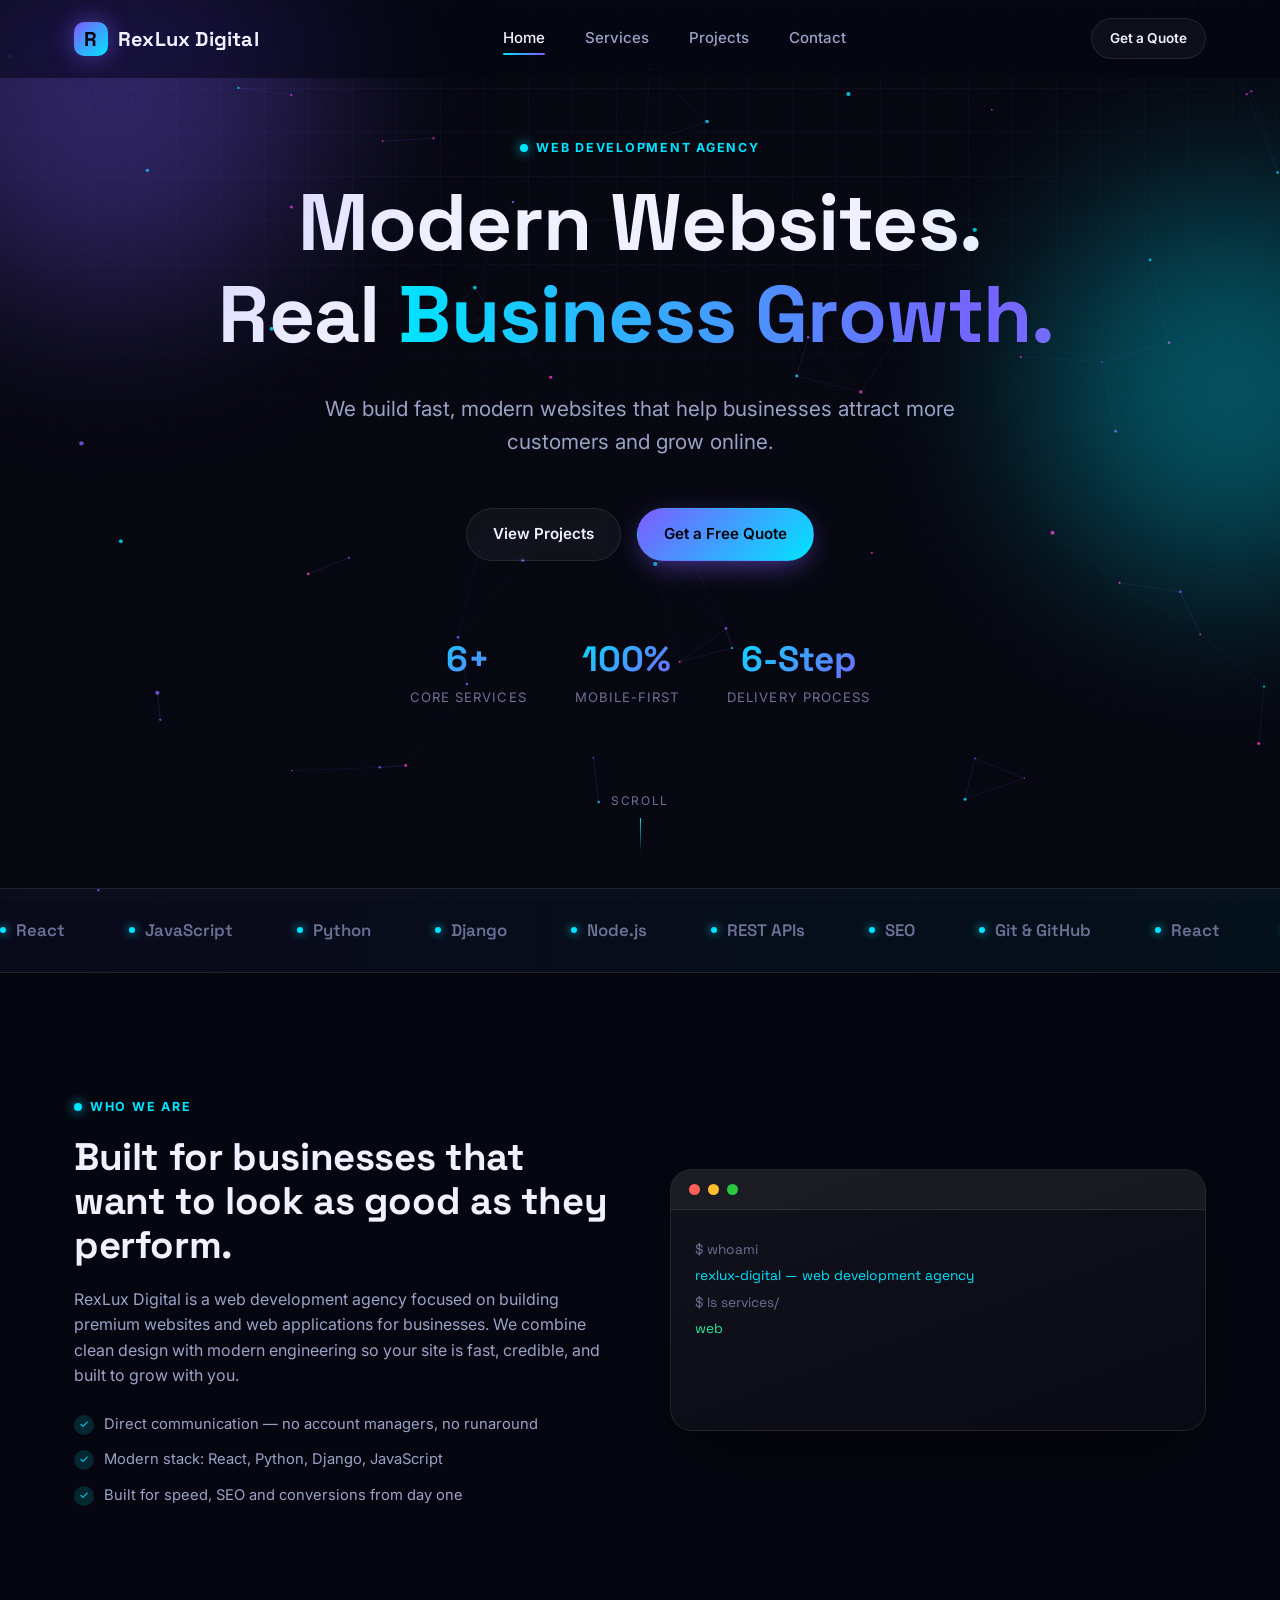
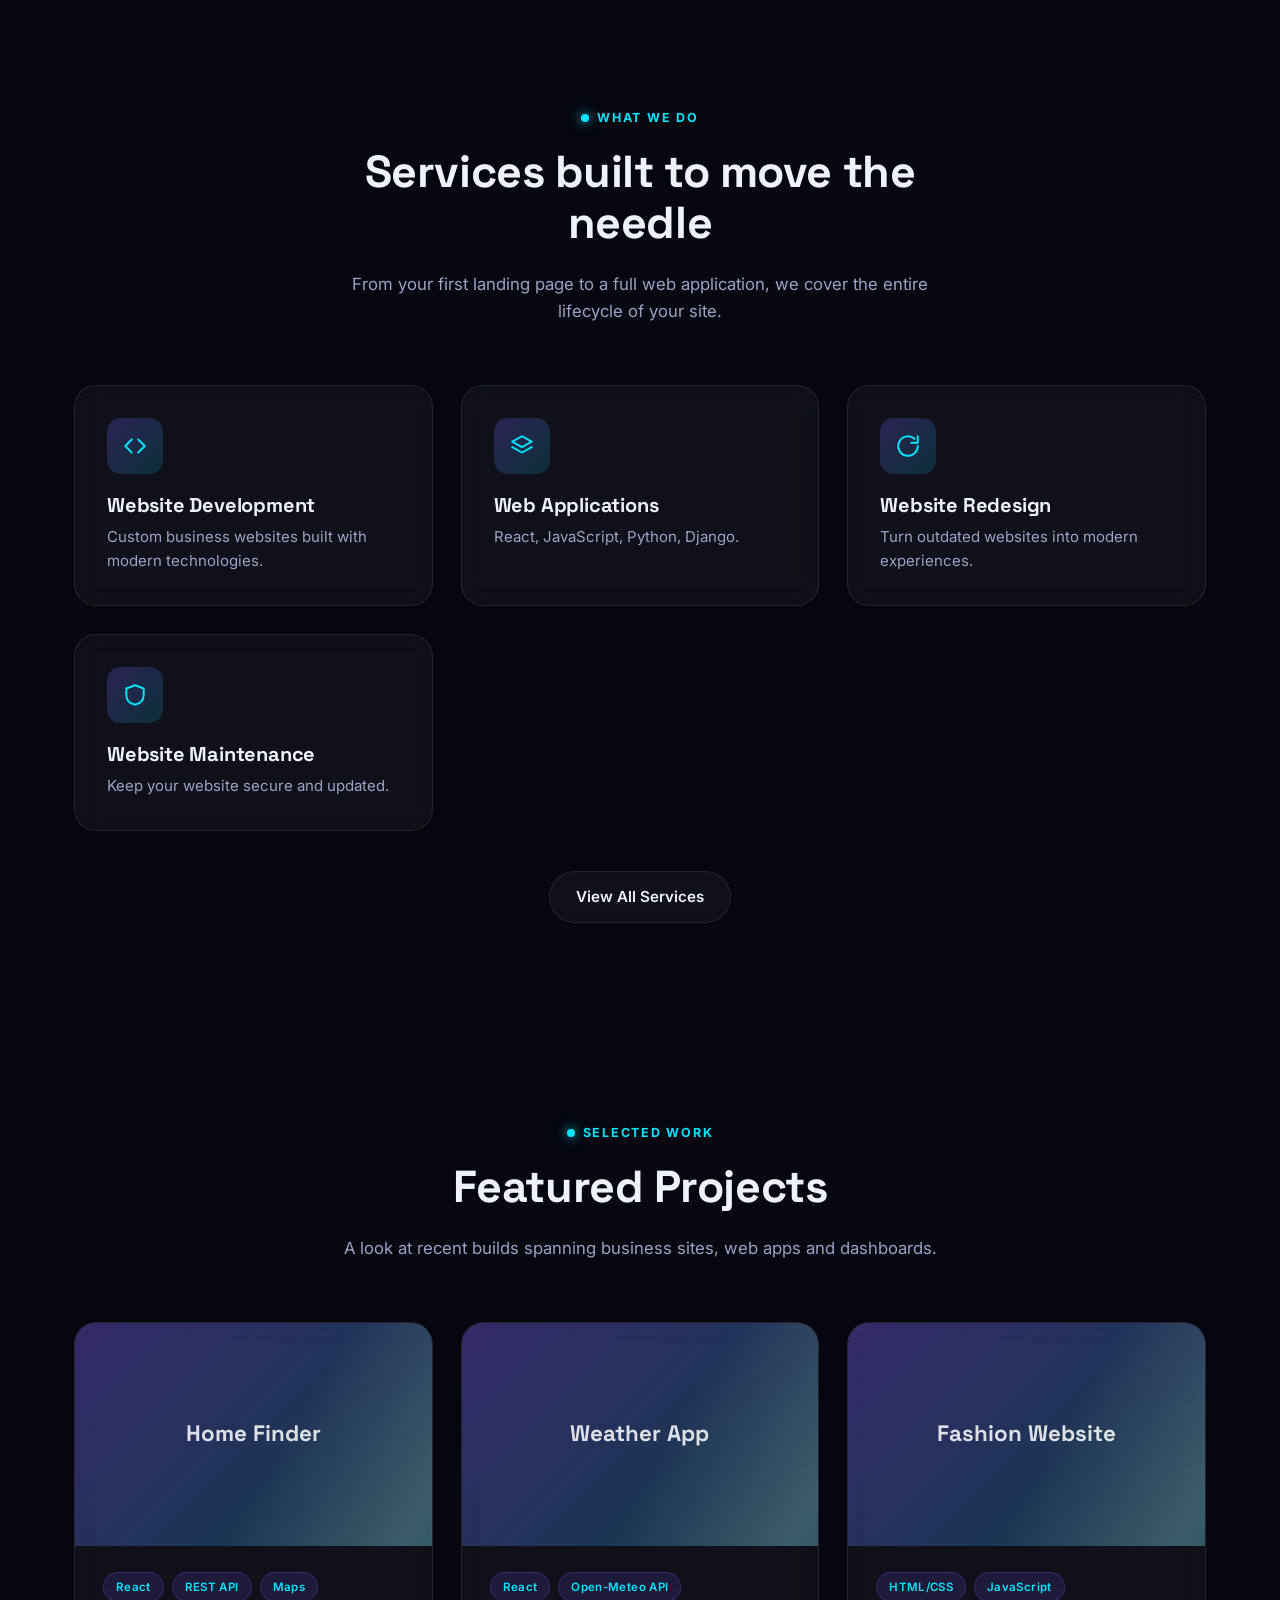
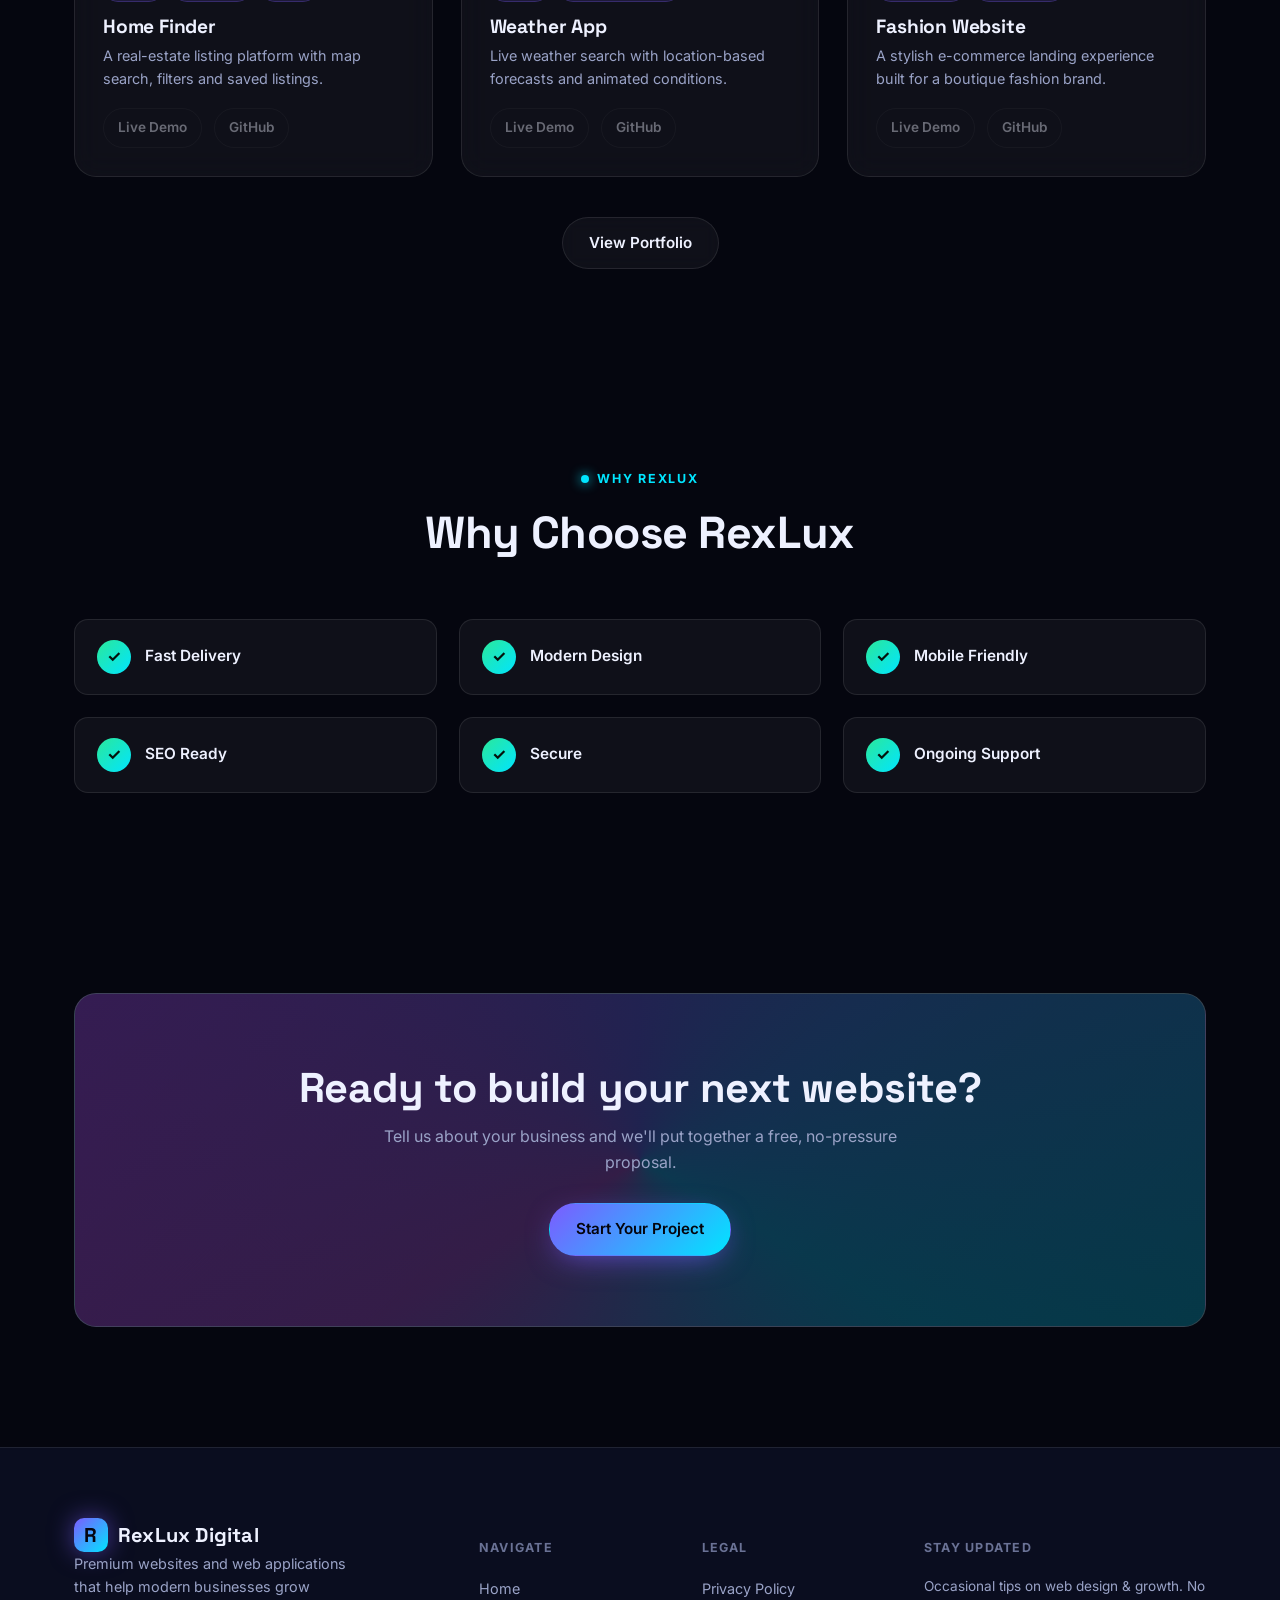
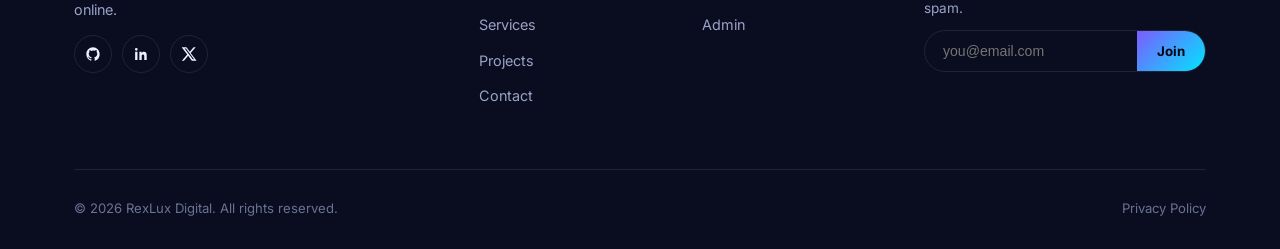
==== index.html @ d1110737 "Build RexLux Digital agency/portfolio website Static, animated, GitHub Pages-ready site with Home, S" ====
<!DOCTYPE html>
<html lang="en">
<head>
<meta charset="UTF-8">
<meta name="viewport" content="width=device-width, initial-scale=1.0">
<title>RexLux Digital — Modern Websites. Real Business Growth.</title>
<meta name="description" content="RexLux Digital builds fast, modern websites and web applications that help businesses attract more customers and grow online.">
<link rel="icon" href="data:image/svg+xml,<svg xmlns=%22http://www.w3.org/2000/svg%22 viewBox=%220 0 100 100%22><rect width=%22100%22 height=%22100%22 rx=%2224%22 fill=%22%237c5cff%22/><text x=%2250%25%22 y=%2262%25%22 font-size=%2258%22 fill=%22white%22 text-anchor=%22middle%22 font-family=%22sans-serif%22 font-weight=%22bold%22>R</text></svg>">
<link rel="preconnect" href="https://fonts.googleapis.com">
<link rel="preconnect" href="https://fonts.gstatic.com" crossorigin>
<link href="https://fonts.googleapis.com/css2?family=Inter:wght@400;500;600;700&family=Space+Grotesk:wght@500;600;700&display=swap" rel="stylesheet">
<link rel="stylesheet" href="assets/css/style.css">
</head>
<body data-page="home">

<a href="#main" class="skip-link">Skip to content</a>
<canvas id="bg-canvas"></canvas>
<div class="grid-overlay"></div>
<div class="noise-overlay"></div>

<header class="navbar">
  <div class="nav-inner">
    <a href="index.html" class="logo"><span class="logo-mark">R</span>RexLux Digital</a>
    <nav class="nav-links" id="nav-links">
      <a href="index.html" data-page="home">Home</a>
      <a href="services.html" data-page="services">Services</a>
      <a href="projects.html" data-page="projects">Projects</a>
      <a href="contact.html" data-page="contact">Contact</a>
    </nav>
    <div class="nav-cta">
      <a href="contact.html" class="btn btn-ghost btn-sm">Get a Quote</a>
      <button class="nav-toggle" id="nav-toggle" aria-label="Toggle menu"><span></span><span></span><span></span></button>
    </div>
  </div>
</header>

<main id="main">

  <!-- Hero -->
  <section class="hero">
    <div class="orb orb-1"></div>
    <div class="orb orb-2"></div>
    <div class="hero-inner">
      <div class="eyebrow text-center" style="justify-content:center;display:flex;">Web Development Agency</div>
      <h1>Modern Websites.<br>Real <span class="gradient-text" data-typed='["Business Growth.","More Customers.","Online Presence."]'></span><span class="typed-cursor"></span></h1>
      <p class="lede">We build fast, modern websites that help businesses attract more customers and grow online.</p>
      <div class="hero-cta">
        <a href="projects.html" class="btn btn-ghost">View Projects</a>
        <a href="contact.html" class="btn btn-primary">Get a Free Quote</a>
      </div>
      <div class="hero-stats">
        <div class="hero-stat"><div class="num" data-count="6" data-suffix="+">0</div><div class="label">Core Services</div></div>
        <div class="hero-stat"><div class="num" data-count="100" data-suffix="%">0</div><div class="label">Mobile-First</div></div>
        <div class="hero-stat"><div class="num" data-count="6" data-suffix="-Step">0</div><div class="label">Delivery Process</div></div>
      </div>
    </div>
    <div class="scroll-cue"><span>Scroll</span><span class="line"></span></div>
  </section>

  <!-- Tech marquee -->
  <div class="marquee">
    <div class="marquee-track">
      <div class="marquee-item"><span class="dot"></span>React</div>
      <div class="marquee-item"><span class="dot"></span>JavaScript</div>
      <div class="marquee-item"><span class="dot"></span>Python</div>
      <div class="marquee-item"><span class="dot"></span>Django</div>
      <div class="marquee-item"><span class="dot"></span>Node.js</div>
      <div class="marquee-item"><span class="dot"></span>REST APIs</div>
      <div class="marquee-item"><span class="dot"></span>SEO</div>
      <div class="marquee-item"><span class="dot"></span>Git &amp; GitHub</div>
      <div class="marquee-item"><span class="dot"></span>React</div>
      <div class="marquee-item"><span class="dot"></span>JavaScript</div>
      <div class="marquee-item"><span class="dot"></span>Python</div>
      <div class="marquee-item"><span class="dot"></span>Django</div>
      <div class="marquee-item"><span class="dot"></span>Node.js</div>
      <div class="marquee-item"><span class="dot"></span>REST APIs</div>
      <div class="marquee-item"><span class="dot"></span>SEO</div>
      <div class="marquee-item"><span class="dot"></span>Git &amp; GitHub</div>
    </div>
  </div>

  <!-- Who We Are -->
  <section>
    <div class="container about-grid">
      <div class="about-copy" data-reveal="left">
        <div class="eyebrow">Who We Are</div>
        <h2>Built for businesses that want to look as good as they perform.</h2>
        <p>RexLux Digital is a web development agency focused on building premium websites and web applications for businesses. We combine clean design with modern engineering so your site is fast, credible, and built to grow with you.</p>
        <ul class="about-checks">
          <li><span class="dot2">✓</span> Direct communication — no account managers, no runaround</li>
          <li><span class="dot2">✓</span> Modern stack: React, Python, Django, JavaScript</li>
          <li><span class="dot2">✓</span> Built for speed, SEO and conversions from day one</li>
        </ul>
      </div>
      <div data-reveal="right">
        <div class="terminal">
          <div class="terminal-bar"><span></span><span></span><span></span></div>
          <div class="terminal-body" id="terminal-body"></div>
        </div>
      </div>
    </div>
  </section>

  <!-- Services Preview -->
  <section class="section-tight">
    <div class="container">
      <div class="section-head" data-reveal>
        <div class="eyebrow" style="justify-content:center;display:flex;">What We Do</div>
        <h2>Services built to move the needle</h2>
        <p>From your first landing page to a full web application, we cover the entire lifecycle of your site.</p>
      </div>
      <div class="grid-3 stagger" id="home-services-grid"></div>
      <div class="text-center mt-40" data-reveal>
        <a href="services.html" class="btn btn-ghost">View All Services</a>
      </div>
    </div>
  </section>

  <!-- Featured Projects -->
  <section>
    <div class="container">
      <div class="section-head" data-reveal>
        <div class="eyebrow" style="justify-content:center;display:flex;">Selected Work</div>
        <h2>Featured Projects</h2>
        <p>A look at recent builds spanning business sites, web apps and dashboards.</p>
      </div>
      <div class="project-grid-wrap stagger" id="featured-projects-grid"></div>
      <div class="text-center mt-40" data-reveal>
        <a href="projects.html" class="btn btn-ghost">View Portfolio</a>
      </div>
    </div>
  </section>

  <!-- Why Choose Us -->
  <section class="section-tight">
    <div class="container">
      <div class="section-head" data-reveal>
        <div class="eyebrow" style="justify-content:center;display:flex;">Why RexLux</div>
        <h2>Why Choose RexLux</h2>
      </div>
      <div class="feature-grid stagger">
        <div class="feature" data-reveal><span class="check">✓</span><span class="label">Fast Delivery</span></div>
        <div class="feature" data-reveal><span class="check">✓</span><span class="label">Modern Design</span></div>
        <div class="feature" data-reveal><span class="check">✓</span><span class="label">Mobile Friendly</span></div>
        <div class="feature" data-reveal><span class="check">✓</span><span class="label">SEO Ready</span></div>
        <div class="feature" data-reveal><span class="check">✓</span><span class="label">Secure</span></div>
        <div class="feature" data-reveal><span class="check">✓</span><span class="label">Ongoing Support</span></div>
      </div>
    </div>
  </section>

  <!-- CTA -->
  <section>
    <div class="container">
      <div class="cta-band" data-reveal="scale">
        <h2>Ready to build your next website?</h2>
        <p>Tell us about your business and we'll put together a free, no-pressure proposal.</p>
        <a href="contact.html" class="btn btn-primary">Start Your Project</a>
      </div>
    </div>
  </section>

</main>

<footer>
  <div class="container">
    <div class="footer-grid">
      <div class="footer-brand">
        <a href="index.html" class="logo"><span class="logo-mark">R</span>RexLux Digital</a>
        <p>Premium websites and web applications that help modern businesses grow online.</p>
        <div class="social-row">
          <a href="#" aria-label="GitHub"><svg width="16" height="16" viewBox="0 0 24 24" fill="currentColor"><path d="M12 2C6.48 2 2 6.58 2 12.25c0 4.53 2.87 8.37 6.84 9.73.5.1.68-.22.68-.49 0-.24-.01-.87-.01-1.71-2.78.62-3.37-1.36-3.37-1.36-.45-1.18-1.11-1.49-1.11-1.49-.91-.64.07-.63.07-.63 1 .07 1.53 1.06 1.53 1.06.89 1.56 2.34 1.11 2.91.85.09-.66.35-1.11.63-1.37-2.22-.26-4.56-1.14-4.56-5.07 0-1.12.39-2.03 1.03-2.75-.1-.26-.45-1.31.1-2.73 0 0 .84-.28 2.75 1.05A9.24 9.24 0 0 1 12 6.84c.85 0 1.71.12 2.51.35 1.91-1.33 2.75-1.05 2.75-1.05.55 1.42.2 2.47.1 2.73.64.72 1.03 1.63 1.03 2.75 0 3.94-2.34 4.81-4.57 5.06.36.32.68.95.68 1.92 0 1.39-.01 2.51-.01 2.85 0 .27.18.6.69.49A10.25 10.25 0 0 0 22 12.25C22 6.58 17.52 2 12 2Z"/></svg></a>
          <a href="#" aria-label="LinkedIn"><svg width="16" height="16" viewBox="0 0 24 24" fill="currentColor"><path d="M6.94 5a2 2 0 1 1-4 0 2 2 0 0 1 4 0ZM3.2 8.75h3.5V21H3.2V8.75Zm6.36 0h3.36v1.68h.05c.47-.88 1.62-1.8 3.33-1.8 3.56 0 4.22 2.34 4.22 5.39V21H16.9v-5.4c0-1.28-.02-2.94-1.79-2.94-1.8 0-2.07 1.4-2.07 2.85V21H9.56V8.75Z"/></svg></a>
          <a href="#" aria-label="X / Twitter"><svg width="16" height="16" viewBox="0 0 24 24" fill="currentColor"><path d="M18.9 2H22l-7.5 8.57L23.3 22h-7.02l-5.5-7.19L4.4 22H1.3l8.03-9.17L1 2h7.2l4.97 6.6L18.9 2Zm-1.23 18h1.95L7.42 3.9H5.33L17.67 20Z"/></svg></a>
        </div>
      </div>
      <div class="footer-col">
        <h5>Navigate</h5>
        <ul>
          <li><a href="index.html">Home</a></li>
          <li><a href="services.html">Services</a></li>
          <li><a href="projects.html">Projects</a></li>
          <li><a href="contact.html">Contact</a></li>
        </ul>
      </div>
      <div class="footer-col">
        <h5>Legal</h5>
        <ul>
          <li><a href="privacy.html">Privacy Policy</a></li>
          <li><a href="admin/login.html">Admin</a></li>
        </ul>
      </div>
      <div class="footer-col">
        <h5>Stay Updated</h5>
        <p style="font-size:.85rem;color:var(--text-dim);margin-bottom:10px;">Occasional tips on web design &amp; growth. No spam.</p>
        <form class="newsletter">
          <input type="email" placeholder="you@email.com" required>
          <button type="submit">Join</button>
        </form>
      </div>
    </div>
    <div class="footer-bottom">
      <span>&copy; <span data-year></span> RexLux Digital. All rights reserved.</span>
      <a href="privacy.html">Privacy Policy</a>
    </div>
  </div>
</footer>

<script src="assets/js/particles.js"></script>
<script src="assets/js/data.js"></script>
<script src="assets/js/render.js"></script>
<script src="assets/js/main.js"></script>
<script>
  rxRenderServices('#home-services-grid', { limit: 4 });
  rxRenderProjects('#featured-projects-grid', { limit: 3 });
</script>
</body>
</html>
---- assets/css/style.css ----
/* =========================================================
   RexLux Digital — Core Design System
   Dark, glassy, "high tech" theme with heavy motion.
   ========================================================= */

:root{
  --bg:#05060f;
  --bg-alt:#0a0d1f;
  --surface:rgba(255,255,255,.045);
  --surface-strong:rgba(255,255,255,.08);
  --border:rgba(255,255,255,.09);
  --border-strong:rgba(255,255,255,.18);
  --text:#eef1ff;
  --text-dim:#9aa3c7;
  --text-dimmer:#6a7295;
  --primary:#7c5cff;
  --primary-2:#00e5ff;
  --accent:#ff35c7;
  --success:#2be89a;
  --warn:#ffb84d;
  --radius-lg:22px;
  --radius-md:14px;
  --radius-sm:8px;
  --maxw:1180px;
  --nav-h:78px;
  --ease:cubic-bezier(.16,.84,.44,1);
}

*,*::before,*::after{box-sizing:border-box;}
html{scroll-behavior:smooth;}
body{
  margin:0;
  background:var(--bg);
  color:var(--text);
  font-family:'Inter',system-ui,-apple-system,Segoe UI,Roboto,sans-serif;
  font-size:16px;
  line-height:1.6;
  overflow-x:hidden;
  -webkit-font-smoothing:antialiased;
}
h1,h2,h3,h4{
  font-family:'Space Grotesk','Inter',sans-serif;
  line-height:1.15;
  margin:0 0 .5em;
  letter-spacing:-.01em;
}
p{margin:0 0 1em;color:var(--text-dim);}
a{color:inherit;text-decoration:none;}
img{max-width:100%;display:block;}
ul{list-style:none;margin:0;padding:0;}
button{font-family:inherit;}

::selection{background:var(--primary);color:#fff;}

::-webkit-scrollbar{width:10px;}
::-webkit-scrollbar-track{background:var(--bg);}
::-webkit-scrollbar-thumb{background:linear-gradient(var(--primary),var(--primary-2));border-radius:10px;}

.container{
  max-width:var(--maxw);
  margin:0 auto;
  padding:0 24px;
}

.gradient-text{
  background:linear-gradient(90deg,var(--primary-2),var(--primary) 45%,var(--accent));
  background-size:200% auto;
  -webkit-background-clip:text;
  background-clip:text;
  color:transparent;
  animation:gradientShift 6s linear infinite;
}
@keyframes gradientShift{
  0%{background-position:0% 50%;}
  100%{background-position:200% 50%;}
}

/* =============== Animated backdrop layers =============== */
#bg-canvas{
  position:fixed;
  inset:0;
  z-index:0;
  pointer-events:none;
}
.grid-overlay{
  position:fixed;
  inset:0;
  z-index:0;
  background-image:
    linear-gradient(rgba(124,92,255,.06) 1px,transparent 1px),
    linear-gradient(90deg,rgba(124,92,255,.06) 1px,transparent 1px);
  background-size:44px 44px;
  mask-image:radial-gradient(ellipse 80% 60% at 50% 0%,#000 40%,transparent 100%);
  pointer-events:none;
}
.noise-overlay{
  position:fixed;
  inset:0;
  z-index:1;
  opacity:.03;
  pointer-events:none;
  background-image:url("data:image/svg+xml;utf8,<svg xmlns='http://www.w3.org/2000/svg' width='120' height='120'><filter id='n'><feTurbulence type='fractalNoise' baseFrequency='.9' numOctaves='2' stitchTiles='stitch'/></filter><rect width='100%25' height='100%25' filter='url(%23n)'/></svg>");
}
main, header, footer{position:relative;z-index:2;}

.orb{
  position:absolute;
  border-radius:50%;
  filter:blur(90px);
  opacity:.35;
  pointer-events:none;
  animation:float 14s var(--ease) infinite alternate;
}
.orb-1{width:420px;height:420px;background:var(--primary);top:-120px;left:-100px;}
.orb-2{width:380px;height:380px;background:var(--primary-2);top:200px;right:-140px;animation-delay:-4s;}
.orb-3{width:320px;height:320px;background:var(--accent);bottom:-100px;left:35%;animation-delay:-8s;}
@keyframes float{
  0%{transform:translate(0,0) scale(1);}
  100%{transform:translate(30px,-40px) scale(1.12);}
}

/* =============== Navbar =============== */
.navbar{
  position:fixed;
  top:0;left:0;right:0;
  height:var(--nav-h);
  z-index:100;
  display:flex;
  align-items:center;
  background:rgba(5,6,15,.55);
  backdrop-filter:blur(18px) saturate(140%);
  -webkit-backdrop-filter:blur(18px) saturate(140%);
  border-bottom:1px solid transparent;
  transition:border-color .4s var(--ease),background .4s var(--ease),height .3s var(--ease);
}
.navbar.scrolled{
  border-bottom-color:var(--border);
  background:rgba(5,6,15,.85);
  height:66px;
}
.nav-inner{
  width:100%;
  max-width:var(--maxw);
  margin:0 auto;
  padding:0 24px;
  display:flex;
  align-items:center;
  justify-content:space-between;
}
.logo{
  display:flex;
  align-items:center;
  gap:10px;
  font-family:'Space Grotesk',sans-serif;
  font-weight:700;
  font-size:1.25rem;
  letter-spacing:.01em;
}
.logo-mark{
  width:34px;height:34px;
  border-radius:10px;
  background:linear-gradient(135deg,var(--primary),var(--primary-2));
  display:flex;align-items:center;justify-content:center;
  font-weight:800;color:#050510;
  box-shadow:0 0 24px rgba(124,92,255,.55);
  animation:pulseGlow 3.5s ease-in-out infinite;
}
@keyframes pulseGlow{
  0%,100%{box-shadow:0 0 18px rgba(124,92,255,.45);}
  50%{box-shadow:0 0 32px rgba(0,229,255,.65);}
}
.nav-links{
  display:flex;
  align-items:center;
  gap:8px;
}
.nav-links a{
  position:relative;
  padding:10px 16px;
  font-size:.94rem;
  font-weight:500;
  color:var(--text-dim);
  border-radius:100px;
  transition:color .25s,background .25s;
}
.nav-links a:hover{color:var(--text);background:var(--surface);}
.nav-links a.active{color:var(--text);}
.nav-links a.active::after{
  content:'';
  position:absolute;
  left:16px;right:16px;bottom:6px;
  height:2px;
  background:linear-gradient(90deg,var(--primary-2),var(--primary));
  border-radius:2px;
}
.nav-cta{display:flex;align-items:center;gap:14px;}
.nav-toggle{
  display:none;
  width:42px;height:42px;
  border-radius:var(--radius-sm);
  border:1px solid var(--border);
  background:var(--surface);
  flex-direction:column;
  align-items:center;
  justify-content:center;
  gap:5px;
  cursor:pointer;
}
.nav-toggle span{width:20px;height:2px;background:var(--text);transition:transform .3s,opacity .3s;}
.nav-toggle.open span:nth-child(1){transform:translateY(7px) rotate(45deg);}
.nav-toggle.open span:nth-child(2){opacity:0;}
.nav-toggle.open span:nth-child(3){transform:translateY(-7px) rotate(-45deg);}

/* =============== Buttons =============== */
.btn{
  display:inline-flex;
  align-items:center;
  justify-content:center;
  gap:8px;
  padding:13px 26px;
  border-radius:100px;
  font-weight:600;
  font-size:.95rem;
  border:1px solid transparent;
  cursor:pointer;
  transition:transform .25s var(--ease),box-shadow .25s var(--ease),background .25s,border-color .25s;
  white-space:nowrap;
}
.btn:active{transform:scale(.96);}
.btn-primary{
  background:linear-gradient(135deg,var(--primary),var(--primary-2));
  color:#04040c;
  box-shadow:0 8px 30px -8px rgba(124,92,255,.7);
}
.btn-primary:hover{transform:translateY(-3px);box-shadow:0 14px 36px -8px rgba(0,229,255,.6);}
.btn-ghost{
  background:var(--surface);
  color:var(--text);
  border-color:var(--border);
  backdrop-filter:blur(8px);
}
.btn-ghost:hover{border-color:var(--border-strong);transform:translateY(-3px);background:var(--surface-strong);}
.btn-sm{padding:9px 18px;font-size:.85rem;}
.btn-block{width:100%;}

/* =============== Sections & reveal =============== */
section{padding:120px 0;position:relative;}
.section-tight{padding:80px 0;}
.eyebrow{
  display:inline-flex;
  align-items:center;
  gap:8px;
  font-size:.78rem;
  font-weight:700;
  letter-spacing:.14em;
  text-transform:uppercase;
  color:var(--primary-2);
  margin-bottom:18px;
}
.eyebrow::before{
  content:'';
  width:8px;height:8px;border-radius:50%;
  background:var(--primary-2);
  box-shadow:0 0 12px var(--primary-2);
  animation:blink 1.6s ease-in-out infinite;
}
@keyframes blink{0%,100%{opacity:1;}50%{opacity:.35;}}

.section-head{max-width:640px;margin:0 auto 60px;text-align:center;}
.section-head h2{font-size:clamp(1.9rem,4vw,2.8rem);}
.section-head p{font-size:1.05rem;}

[data-reveal]{
  opacity:0;
  transform:translateY(36px);
  transition:opacity .8s var(--ease),transform .8s var(--ease);
}
[data-reveal].in{opacity:1;transform:translateY(0);}
[data-reveal="left"]{transform:translateX(-40px);}
[data-reveal="left"].in{transform:translateX(0);}
[data-reveal="right"]{transform:translateX(40px);}
[data-reveal="right"].in{transform:translateX(0);}
[data-reveal="scale"]{transform:scale(.9);}
[data-reveal="scale"].in{transform:scale(1);}

/* stagger children */
.stagger [data-reveal]:nth-child(1){transition-delay:0s;}
.stagger [data-reveal]:nth-child(2){transition-delay:.08s;}
.stagger [data-reveal]:nth-child(3){transition-delay:.16s;}
.stagger [data-reveal]:nth-child(4){transition-delay:.24s;}
.stagger [data-reveal]:nth-child(5){transition-delay:.32s;}
.stagger [data-reveal]:nth-child(6){transition-delay:.4s;}

/* =============== Hero =============== */
.hero{
  min-height:92vh;
  display:flex;
  align-items:center;
  padding-top:var(--nav-h);
  position:relative;
  overflow:hidden;
}
.hero-inner{
  max-width:var(--maxw);
  margin:0 auto;
  padding:60px 24px;
  text-align:center;
  width:100%;
}
.hero h1{
  font-size:clamp(2.6rem,6.5vw,5rem);
  font-weight:700;
  margin-bottom:.4em;
}
.hero .lede{
  font-size:clamp(1.05rem,2vw,1.3rem);
  max-width:640px;
  margin:0 auto 2.4em;
  color:var(--text-dim);
}
.hero-cta{
  display:flex;
  gap:16px;
  justify-content:center;
  flex-wrap:wrap;
  margin-bottom:70px;
}
.hero-stats{
  display:flex;
  gap:48px;
  justify-content:center;
  flex-wrap:wrap;
}
.hero-stat{text-align:center;}
.hero-stat .num{
  font-family:'Space Grotesk',sans-serif;
  font-size:2.2rem;
  font-weight:700;
  background:linear-gradient(135deg,var(--primary-2),var(--primary));
  -webkit-background-clip:text;background-clip:text;color:transparent;
}
.hero-stat .label{font-size:.82rem;color:var(--text-dimmer);text-transform:uppercase;letter-spacing:.08em;}

.typed-cursor{
  display:inline-block;
  width:3px;
  background:var(--primary-2);
  margin-left:4px;
  animation:blinkCursor 1s step-end infinite;
}
@keyframes blinkCursor{0%,100%{opacity:1;}50%{opacity:0;}}

.scroll-cue{
  position:absolute;
  bottom:36px;left:50%;
  transform:translateX(-50%);
  display:flex;flex-direction:column;align-items:center;gap:8px;
  color:var(--text-dimmer);
  font-size:.75rem;
  letter-spacing:.14em;
  text-transform:uppercase;
  animation:bob 2.4s ease-in-out infinite;
}
.scroll-cue .line{width:1px;height:34px;background:linear-gradient(var(--primary-2),transparent);}
@keyframes bob{0%,100%{transform:translate(-50%,0);}50%{transform:translate(-50%,10px);}}

/* =============== Cards =============== */
.card{
  background:var(--surface);
  border:1px solid var(--border);
  border-radius:var(--radius-lg);
  padding:32px;
  backdrop-filter:blur(14px);
  transition:transform .4s var(--ease),border-color .4s var(--ease),box-shadow .4s var(--ease),background .4s var(--ease);
  position:relative;
  overflow:hidden;
}
.card::before{
  content:'';
  position:absolute;inset:0;
  background:radial-gradient(420px circle at var(--mx,50%) var(--my,0%),rgba(124,92,255,.14),transparent 60%);
  opacity:0;
  transition:opacity .4s;
  pointer-events:none;
}
.card:hover::before{opacity:1;}
.card:hover{
  transform:translateY(-8px);
  border-color:var(--border-strong);
  box-shadow:0 24px 50px -20px rgba(0,0,0,.6);
  background:var(--surface-strong);
}

/* Grids */
.grid-3{display:grid;grid-template-columns:repeat(3,1fr);gap:28px;}
.grid-2{display:grid;grid-template-columns:repeat(2,1fr);gap:28px;}
@media(max-width:900px){.grid-3{grid-template-columns:repeat(2,1fr);}}
@media(max-width:640px){.grid-3,.grid-2{grid-template-columns:1fr;}}

/* Services */
.service-card .icon{
  width:56px;height:56px;
  border-radius:var(--radius-md);
  background:linear-gradient(135deg,rgba(124,92,255,.25),rgba(0,229,255,.15));
  display:flex;align-items:center;justify-content:center;
  margin-bottom:20px;
  color:var(--primary-2);
  transition:transform .4s var(--ease);
}
.card:hover .icon{transform:rotate(-8deg) scale(1.08);}
.service-card h3{font-size:1.25rem;margin-bottom:.4em;}
.service-card p{font-size:.94rem;margin-bottom:0;}

/* Feature checklist */
.feature-grid{display:grid;grid-template-columns:repeat(3,1fr);gap:22px;}
@media(max-width:760px){.feature-grid{grid-template-columns:repeat(2,1fr);}}
@media(max-width:480px){.feature-grid{grid-template-columns:1fr;}}
.feature{
  display:flex;align-items:center;gap:14px;
  padding:20px 22px;
  background:var(--surface);
  border:1px solid var(--border);
  border-radius:var(--radius-md);
  transition:transform .35s var(--ease),border-color .35s;
}
.feature:hover{transform:translateY(-4px);border-color:var(--border-strong);}
.feature .check{
  width:34px;height:34px;flex:none;
  border-radius:50%;
  background:linear-gradient(135deg,var(--success),var(--primary-2));
  display:flex;align-items:center;justify-content:center;
  color:#04120c;font-weight:700;
}
.feature span.label{font-weight:600;font-size:.96rem;}

/* Project cards */
.project-card{padding:0;overflow:hidden;}
.project-media{
  aspect-ratio:16/10;
  background:linear-gradient(135deg,rgba(124,92,255,.35),rgba(0,229,255,.2));
  position:relative;
  overflow:hidden;
  display:flex;align-items:center;justify-content:center;
  font-family:'Space Grotesk',sans-serif;
  font-weight:700;
  font-size:1.4rem;
  color:rgba(255,255,255,.85);
}
.project-media::after{
  content:'';
  position:absolute;inset:0;
  background:linear-gradient(120deg,transparent 30%,rgba(255,255,255,.18) 50%,transparent 70%);
  background-size:220% 100%;
  animation:sheen 3.5s linear infinite;
}
@keyframes sheen{0%{background-position:200% 0;}100%{background-position:-40% 0;}}
.project-body{padding:26px 28px 28px;}
.project-tags{display:flex;gap:8px;flex-wrap:wrap;margin-bottom:14px;}
.tag{
  font-size:.72rem;
  font-weight:600;
  letter-spacing:.03em;
  padding:5px 12px;
  border-radius:100px;
  background:rgba(124,92,255,.14);
  color:var(--primary-2);
  border:1px solid rgba(124,92,255,.25);
}
.project-body h3{font-size:1.2rem;margin-bottom:.3em;}
.project-body p{font-size:.9rem;}
.project-links{display:flex;gap:12px;margin-top:18px;}
.project-links a{
  font-size:.85rem;font-weight:600;
  display:inline-flex;align-items:center;gap:6px;
  color:var(--text);
  padding:8px 14px;
  border:1px solid var(--border);
  border-radius:100px;
  transition:border-color .3s,background .3s,transform .3s;
}
.project-links a:hover{border-color:var(--primary-2);background:var(--surface-strong);transform:translateY(-2px);}

/* Filters */
.filter-row{display:flex;gap:10px;justify-content:center;flex-wrap:wrap;margin-bottom:50px;}
.filter-btn{
  padding:10px 20px;
  border-radius:100px;
  border:1px solid var(--border);
  background:var(--surface);
  color:var(--text-dim);
  font-weight:600;
  font-size:.86rem;
  cursor:pointer;
  transition:all .3s var(--ease);
}
.filter-btn:hover{color:var(--text);border-color:var(--border-strong);}
.filter-btn.active{
  color:#04040c;
  background:linear-gradient(135deg,var(--primary),var(--primary-2));
  border-color:transparent;
}
.project-grid-wrap{display:grid;grid-template-columns:repeat(3,1fr);gap:28px;}
@media(max-width:960px){.project-grid-wrap{grid-template-columns:repeat(2,1fr);}}
@media(max-width:640px){.project-grid-wrap{grid-template-columns:1fr;}}
.project-card.hide{display:none;}

/* =============== Process steps =============== */
.process-track{
  position:relative;
  display:grid;
  grid-template-columns:repeat(6,1fr);
  gap:20px;
  counter-reset:step;
}
@media(max-width:960px){.process-track{grid-template-columns:repeat(3,1fr);}}
@media(max-width:560px){.process-track{grid-template-columns:1fr;}}
.step{
  background:var(--surface);
  border:1px solid var(--border);
  border-radius:var(--radius-md);
  padding:26px 20px;
  text-align:center;
  transition:transform .35s var(--ease),border-color .35s;
}
.step:hover{transform:translateY(-6px);border-color:var(--primary-2);}
.step .n{
  width:40px;height:40px;margin:0 auto 14px;
  border-radius:50%;
  display:flex;align-items:center;justify-content:center;
  font-weight:700;
  font-family:'Space Grotesk',sans-serif;
  background:linear-gradient(135deg,var(--primary),var(--primary-2));
  color:#04040c;
}
.step h4{font-size:1rem;margin-bottom:.3em;}
.step p{font-size:.82rem;margin:0;}

/* =============== CTA band =============== */
.cta-band{
  border-radius:var(--radius-lg);
  padding:70px 40px;
  text-align:center;
  background:linear-gradient(135deg,rgba(124,92,255,.18),rgba(0,229,255,.1));
  border:1px solid var(--border-strong);
  position:relative;
  overflow:hidden;
}
.cta-band::before{
  content:'';
  position:absolute;inset:-2px;
  background:conic-gradient(from 0deg,var(--primary),var(--primary-2),var(--accent),var(--primary));
  opacity:.15;
  animation:spin 12s linear infinite;
}
.cta-band > *{position:relative;z-index:1;}
@keyframes spin{to{transform:rotate(360deg);}}
.cta-band h2{font-size:clamp(1.8rem,4vw,2.6rem);margin-bottom:.3em;}
.cta-band p{max-width:520px;margin:0 auto 28px;}

/* =============== Forms =============== */
.form-grid{display:grid;grid-template-columns:1fr 1fr;gap:20px;}
@media(max-width:640px){.form-grid{grid-template-columns:1fr;}}
.field{display:flex;flex-direction:column;gap:8px;margin-bottom:20px;}
.field.full{grid-column:1/-1;}
.field label{font-size:.85rem;font-weight:600;color:var(--text-dim);}
.field input,.field select,.field textarea{
  background:rgba(255,255,255,.04);
  border:1px solid var(--border);
  border-radius:var(--radius-sm);
  padding:13px 16px;
  color:var(--text);
  font-family:inherit;
  font-size:.95rem;
  transition:border-color .3s,box-shadow .3s,background .3s;
}
.field input:focus,.field select:focus,.field textarea:focus{
  outline:none;
  border-color:var(--primary-2);
  box-shadow:0 0 0 4px rgba(0,229,255,.12);
  background:rgba(255,255,255,.06);
}
.field textarea{resize:vertical;min-height:130px;}
.field select option{background:var(--bg-alt);color:var(--text);}
.form-status{
  margin-top:16px;
  padding:14px 18px;
  border-radius:var(--radius-sm);
  font-size:.9rem;
  display:none;
}
.form-status.show{display:block;}
.form-status.ok{background:rgba(43,232,154,.12);border:1px solid rgba(43,232,154,.4);color:var(--success);}
.form-status.err{background:rgba(255,80,80,.12);border:1px solid rgba(255,80,80,.4);color:#ff8080;}

/* =============== Info / FAQ =============== */
.info-grid{display:grid;grid-template-columns:repeat(4,1fr);gap:22px;}
@media(max-width:900px){.info-grid{grid-template-columns:repeat(2,1fr);}}
@media(max-width:480px){.info-grid{grid-template-columns:1fr;}}
.info-card{text-align:center;padding:26px 18px;}
.info-card .icon{
  width:48px;height:48px;margin:0 auto 14px;
  border-radius:50%;
  background:linear-gradient(135deg,var(--primary),var(--primary-2));
  display:flex;align-items:center;justify-content:center;
  color:#04040c;
}
.info-card h4{font-size:.95rem;margin-bottom:.3em;}
.info-card p{font-size:.85rem;margin:0;}

.faq-item{
  border:1px solid var(--border);
  border-radius:var(--radius-md);
  margin-bottom:14px;
  overflow:hidden;
  background:var(--surface);
}
.faq-q{
  display:flex;align-items:center;justify-content:space-between;
  padding:20px 24px;
  cursor:pointer;
  font-weight:600;
  font-size:.98rem;
}
.faq-q .plus{
  width:26px;height:26px;flex:none;
  border-radius:50%;
  border:1px solid var(--border-strong);
  display:flex;align-items:center;justify-content:center;
  transition:transform .35s var(--ease);
}
.faq-item.open .plus{transform:rotate(135deg);background:var(--primary);border-color:transparent;}
.faq-a{
  max-height:0;
  overflow:hidden;
  transition:max-height .4s var(--ease),padding .4s var(--ease);
  padding:0 24px;
  font-size:.9rem;
  color:var(--text-dim);
}
.faq-item.open .faq-a{max-height:220px;padding:0 24px 22px;}

/* =============== Footer =============== */
footer{
  border-top:1px solid var(--border);
  padding:70px 0 30px;
  background:var(--bg-alt);
}
.footer-grid{
  display:grid;
  grid-template-columns:2fr 1fr 1fr 1.4fr;
  gap:40px;
  margin-bottom:50px;
}
@media(max-width:800px){.footer-grid{grid-template-columns:1fr 1fr;}}
@media(max-width:480px){.footer-grid{grid-template-columns:1fr;}}
.footer-brand p{font-size:.9rem;max-width:280px;}
.footer-col h5{
  font-size:.78rem;
  text-transform:uppercase;
  letter-spacing:.1em;
  color:var(--text-dimmer);
  margin-bottom:18px;
}
.footer-col ul li{margin-bottom:10px;}
.footer-col a{font-size:.9rem;color:var(--text-dim);transition:color .25s;}
.footer-col a:hover{color:var(--primary-2);}
.social-row{display:flex;gap:10px;margin-top:6px;}
.social-row a{
  width:38px;height:38px;
  border-radius:50%;
  border:1px solid var(--border);
  display:flex;align-items:center;justify-content:center;
  transition:all .3s var(--ease);
}
.social-row a:hover{border-color:var(--primary-2);color:var(--primary-2);transform:translateY(-3px);}
.newsletter{
  display:flex;gap:0;
  border:1px solid var(--border);
  border-radius:100px;
  overflow:hidden;
  margin-top:8px;
}
.newsletter input{
  flex:1;background:transparent;border:none;color:var(--text);
  padding:12px 18px;font-size:.88rem;
}
.newsletter input:focus{outline:none;}
.newsletter button{
  border:none;padding:0 20px;
  background:linear-gradient(135deg,var(--primary),var(--primary-2));
  color:#04040c;font-weight:700;cursor:pointer;
}
.footer-bottom{
  display:flex;justify-content:space-between;align-items:center;flex-wrap:wrap;gap:12px;
  padding-top:28px;border-top:1px solid var(--border);
  font-size:.82rem;color:var(--text-dimmer);
}
.footer-bottom a{color:var(--text-dimmer);}
.footer-bottom a:hover{color:var(--primary-2);}

/* =============== Misc utility =============== */
.text-center{text-align:center;}
.mt-40{margin-top:40px;}
.mb-0{margin-bottom:0;}
.page-hero{
  padding:calc(var(--nav-h) + 70px) 0 90px;
  text-align:center;
}
.page-hero h1{font-size:clamp(2.2rem,5vw,3.6rem);}
.page-hero p{max-width:560px;margin:0 auto;font-size:1.05rem;}

.badge{
  display:inline-block;
  padding:6px 14px;
  border-radius:100px;
  background:var(--surface);
  border:1px solid var(--border);
  font-size:.78rem;
  color:var(--text-dim);
}

/* Skip link */
.skip-link{
  position:absolute;left:-999px;top:0;z-index:200;
  background:var(--primary);color:#fff;padding:12px 20px;border-radius:0 0 10px 0;
}
.skip-link:focus{left:0;}

@media(max-width:900px){
  .nav-links{
    position:fixed;top:var(--nav-h);left:0;right:0;bottom:0;
    flex-direction:column;
    padding:30px 24px;
    background:rgba(5,6,15,.97);
    backdrop-filter:blur(20px);
    transform:translateX(100%);
    transition:transform .4s var(--ease);
    align-items:stretch;
    gap:4px;
  }
  .nav-links.open{transform:translateX(0);}
  .nav-links a{padding:16px;font-size:1.05rem;}
  .nav-cta .btn-ghost{display:none;}
  .nav-toggle{display:flex;}
  .footer-grid{gap:30px;}
}

@media(prefers-reduced-motion:reduce){
  *{animation-duration:.001ms !important;animation-iteration-count:1 !important;transition-duration:.001ms !important;}
}

/* =========================================================
   Admin panel
   ========================================================= */
.admin-shell{min-height:100vh;padding-top:var(--nav-h);}
.admin-topbar{
  position:fixed;top:0;left:0;right:0;z-index:100;
  height:var(--nav-h);
  display:flex;align-items:center;
  background:rgba(5,6,15,.85);
  backdrop-filter:blur(18px);
  border-bottom:1px solid var(--border);
}
.admin-topbar .container{display:flex;align-items:center;justify-content:space-between;}
.admin-wrap{max-width:1040px;margin:0 auto;padding:60px 24px 100px;}
.admin-stats{display:flex;gap:20px;margin-bottom:50px;flex-wrap:wrap;}
.admin-stat{
  flex:1;min-width:160px;
  background:var(--surface);border:1px solid var(--border);
  border-radius:var(--radius-md);padding:22px 24px;
}
.admin-stat .num{font-family:'Space Grotesk',sans-serif;font-size:2rem;font-weight:700;color:var(--primary-2);}
.admin-stat .label{font-size:.8rem;color:var(--text-dimmer);text-transform:uppercase;letter-spacing:.08em;}
.admin-panel{
  background:var(--surface);border:1px solid var(--border);
  border-radius:var(--radius-lg);padding:32px;margin-bottom:36px;
}
.admin-panel h2{font-size:1.3rem;margin-bottom:6px;}
.admin-panel .hint{font-size:.85rem;color:var(--text-dimmer);margin-bottom:24px;}
.admin-row{
  display:flex;align-items:center;justify-content:space-between;gap:16px;
  padding:16px 18px;border:1px solid var(--border);border-radius:var(--radius-sm);
  margin-bottom:10px;flex-wrap:wrap;
}
.admin-row-sub{display:block;font-size:.82rem;color:var(--text-dimmer);margin-top:2px;}
.admin-row-actions{display:flex;gap:8px;}
.btn-ghost.danger{color:#ff8080;border-color:rgba(255,100,100,.3);}
.btn-ghost.danger:hover{background:rgba(255,80,80,.12);border-color:#ff8080;}
.admin-empty{color:var(--text-dimmer);font-size:.9rem;}
.admin-form-actions{display:flex;gap:12px;margin-top:8px;flex-wrap:wrap;}
.admin-io-actions{display:flex;gap:12px;flex-wrap:wrap;align-items:center;}
.file-input-label{
  display:inline-flex;align-items:center;gap:8px;
  padding:13px 26px;border-radius:100px;border:1px solid var(--border);
  background:var(--surface);cursor:pointer;font-weight:600;font-size:.95rem;
  transition:all .3s var(--ease);
}
.file-input-label:hover{border-color:var(--border-strong);background:var(--surface-strong);}
.file-input-label input{display:none;}

.login-shell{
  min-height:100vh;display:flex;align-items:center;justify-content:center;
  padding:24px;position:relative;
}
.login-card{
  width:100%;max-width:380px;
  background:var(--surface);border:1px solid var(--border);
  border-radius:var(--radius-lg);padding:40px 34px;
  backdrop-filter:blur(16px);
  position:relative;z-index:2;
}
.login-card .logo{justify-content:center;margin-bottom:8px;}
.login-card h1{font-size:1.4rem;text-align:center;margin-bottom:4px;}
.login-card .hint{text-align:center;font-size:.85rem;color:var(--text-dimmer);margin-bottom:28px;}
.login-card .field{margin-bottom:22px;}
.login-error{
  display:none;font-size:.85rem;color:#ff8080;margin-bottom:16px;text-align:center;
}
.login-error.show{display:block;}
.shake{animation:shake .4s;}
@keyframes shake{
  0%,100%{transform:translateX(0);}
  20%{transform:translateX(-8px);}
  40%{transform:translateX(8px);}
  60%{transform:translateX(-6px);}
  80%{transform:translateX(6px);}
}
.login-back{display:block;text-align:center;margin-top:18px;font-size:.85rem;color:var(--text-dimmer);}
.login-back:hover{color:var(--primary-2);}
.admin-default-note{
  margin-top:18px;padding:12px 16px;border-radius:var(--radius-sm);
  background:rgba(255,184,77,.1);border:1px solid rgba(255,184,77,.3);
  font-size:.78rem;color:var(--warn);
}

.rx-toast{
  position:fixed;bottom:28px;left:50%;
  transform:translate(-50%,20px);
  background:var(--surface-strong);border:1px solid var(--border-strong);
  backdrop-filter:blur(14px);
  padding:14px 24px;border-radius:100px;
  font-size:.88rem;font-weight:600;
  opacity:0;pointer-events:none;
  transition:all .35s var(--ease);
  z-index:300;
  box-shadow:0 12px 30px -10px rgba(0,0,0,.6);
}
.rx-toast.show{opacity:1;transform:translate(-50%,0);}

@media(max-width:640px){
  .admin-row{flex-direction:column;align-items:flex-start;}
}

/* =========================================================
   Tech marquee ticker
   ========================================================= */
.marquee{
  border-top:1px solid var(--border);
  border-bottom:1px solid var(--border);
  padding:28px 0;
  overflow:hidden;
  position:relative;
  background:linear-gradient(90deg,rgba(124,92,255,.05),rgba(0,229,255,.05));
}
.marquee-track{
  display:flex;
  gap:64px;
  width:max-content;
  animation:marquee 22s linear infinite;
}
@keyframes marquee{
  0%{transform:translateX(0);}
  100%{transform:translateX(-50%);}
}
.marquee-item{
  display:flex;align-items:center;gap:10px;
  font-family:'Space Grotesk',sans-serif;
  font-weight:600;
  font-size:1.05rem;
  color:var(--text-dimmer);
  white-space:nowrap;
}
.marquee-item .dot{width:6px;height:6px;border-radius:50%;background:var(--primary-2);box-shadow:0 0 10px var(--primary-2);}

/* =========================================================
   About / terminal panel
   ========================================================= */
.about-grid{display:grid;grid-template-columns:1fr 1fr;gap:60px;align-items:center;}
@media(max-width:860px){.about-grid{grid-template-columns:1fr;}}
.about-copy h2{font-size:clamp(1.8rem,3.6vw,2.4rem);}
.about-checks{display:flex;flex-direction:column;gap:12px;margin-top:24px;}
.about-checks li{display:flex;align-items:center;gap:10px;font-size:.92rem;color:var(--text-dim);}
.about-checks .dot2{
  width:20px;height:20px;flex:none;border-radius:50%;
  background:rgba(0,229,255,.15);color:var(--primary-2);
  display:flex;align-items:center;justify-content:center;font-size:.7rem;
}
.terminal{
  background:linear-gradient(160deg,rgba(255,255,255,.05),rgba(255,255,255,.02));
  border:1px solid var(--border);
  border-radius:var(--radius-lg);
  overflow:hidden;
  box-shadow:0 30px 70px -30px rgba(0,0,0,.7);
}
.terminal-bar{
  display:flex;align-items:center;gap:8px;
  padding:14px 18px;
  background:rgba(255,255,255,.04);
  border-bottom:1px solid var(--border);
}
.terminal-bar span{width:11px;height:11px;border-radius:50%;}
.terminal-bar span:nth-child(1){background:#ff5f57;}
.terminal-bar span:nth-child(2){background:#febc2e;}
.terminal-bar span:nth-child(3){background:#28c840;}
.terminal-body{padding:26px 24px;font-family:'JetBrains Mono','Space Grotesk',monospace;font-size:.86rem;line-height:1.9;min-height:220px;}
.terminal-body .c1{color:var(--primary-2);}
.terminal-body .c2{color:var(--success);}
.terminal-body .c3{color:var(--text-dimmer);}
.terminal-body .c4{color:var(--accent);}
.terminal-cursor{display:inline-block;width:8px;height:16px;background:var(--primary-2);vertical-align:middle;animation:blinkCursor 1s step-end infinite;}
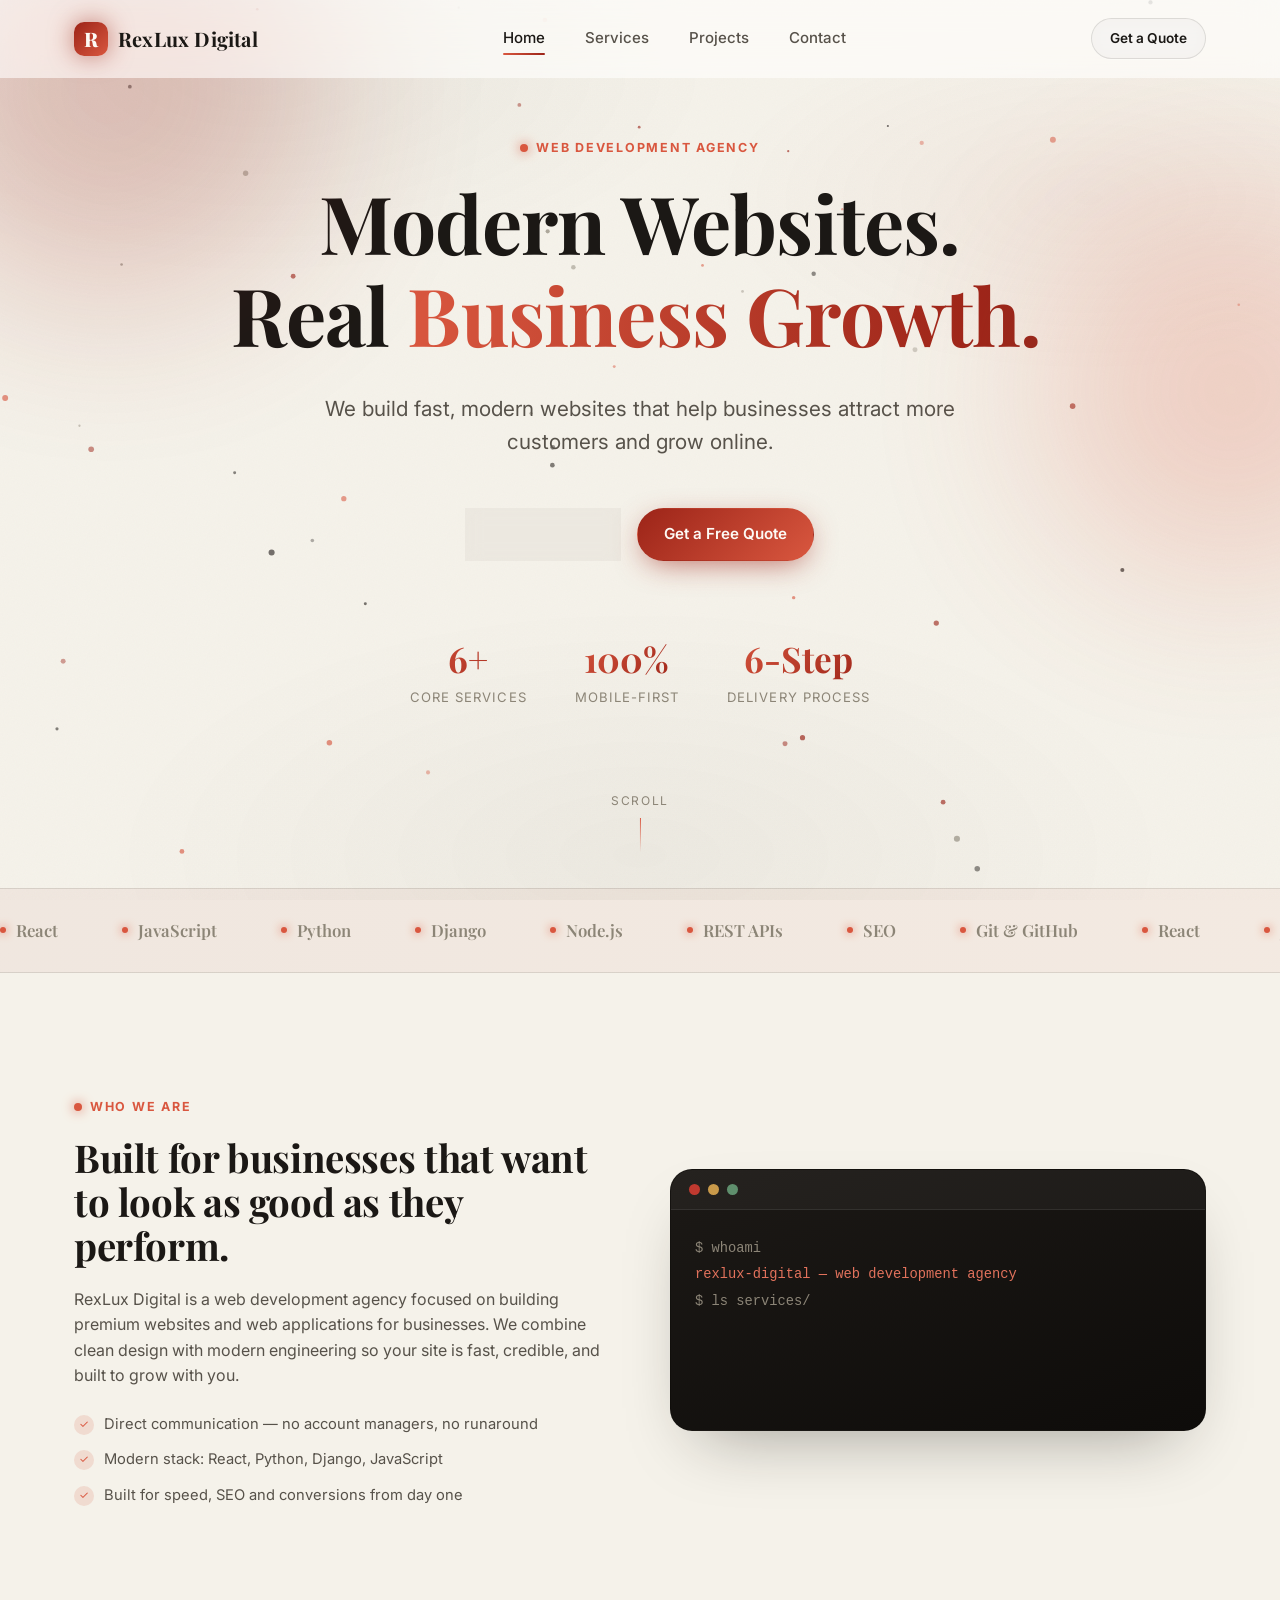
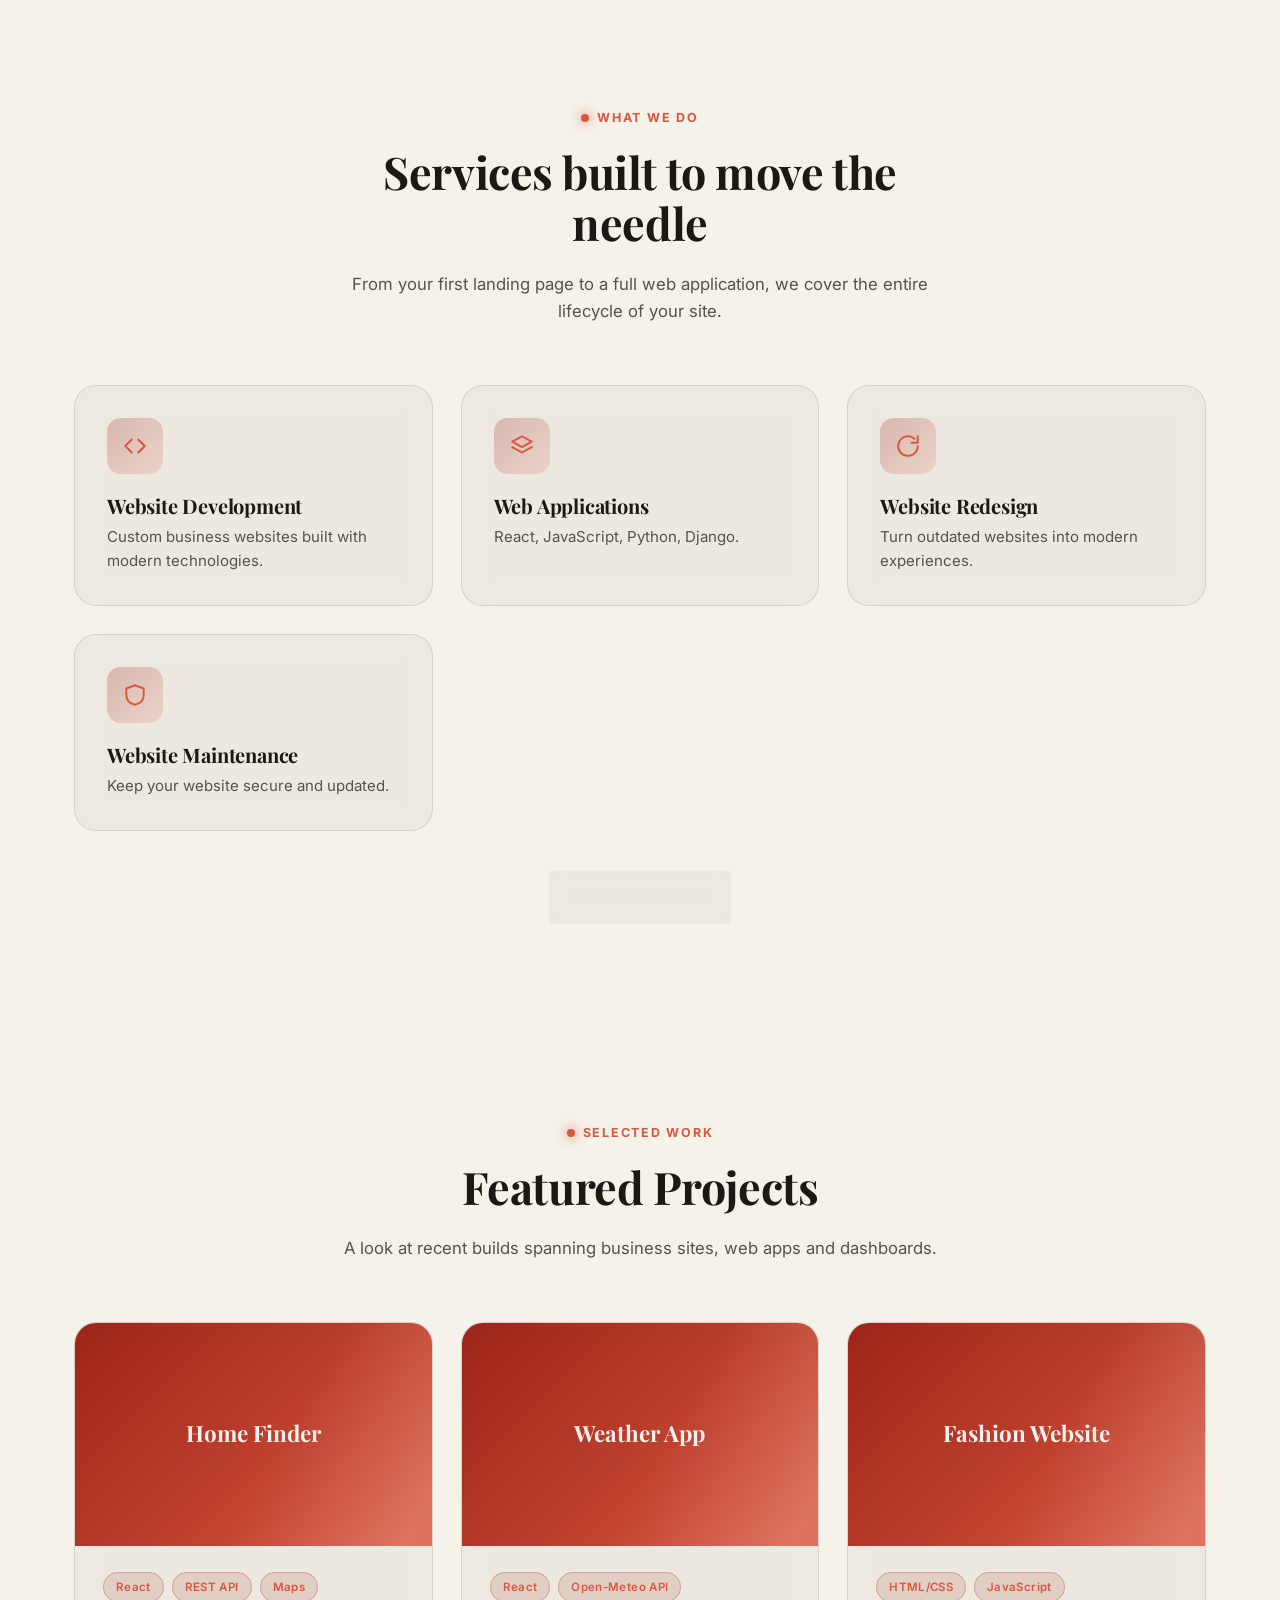
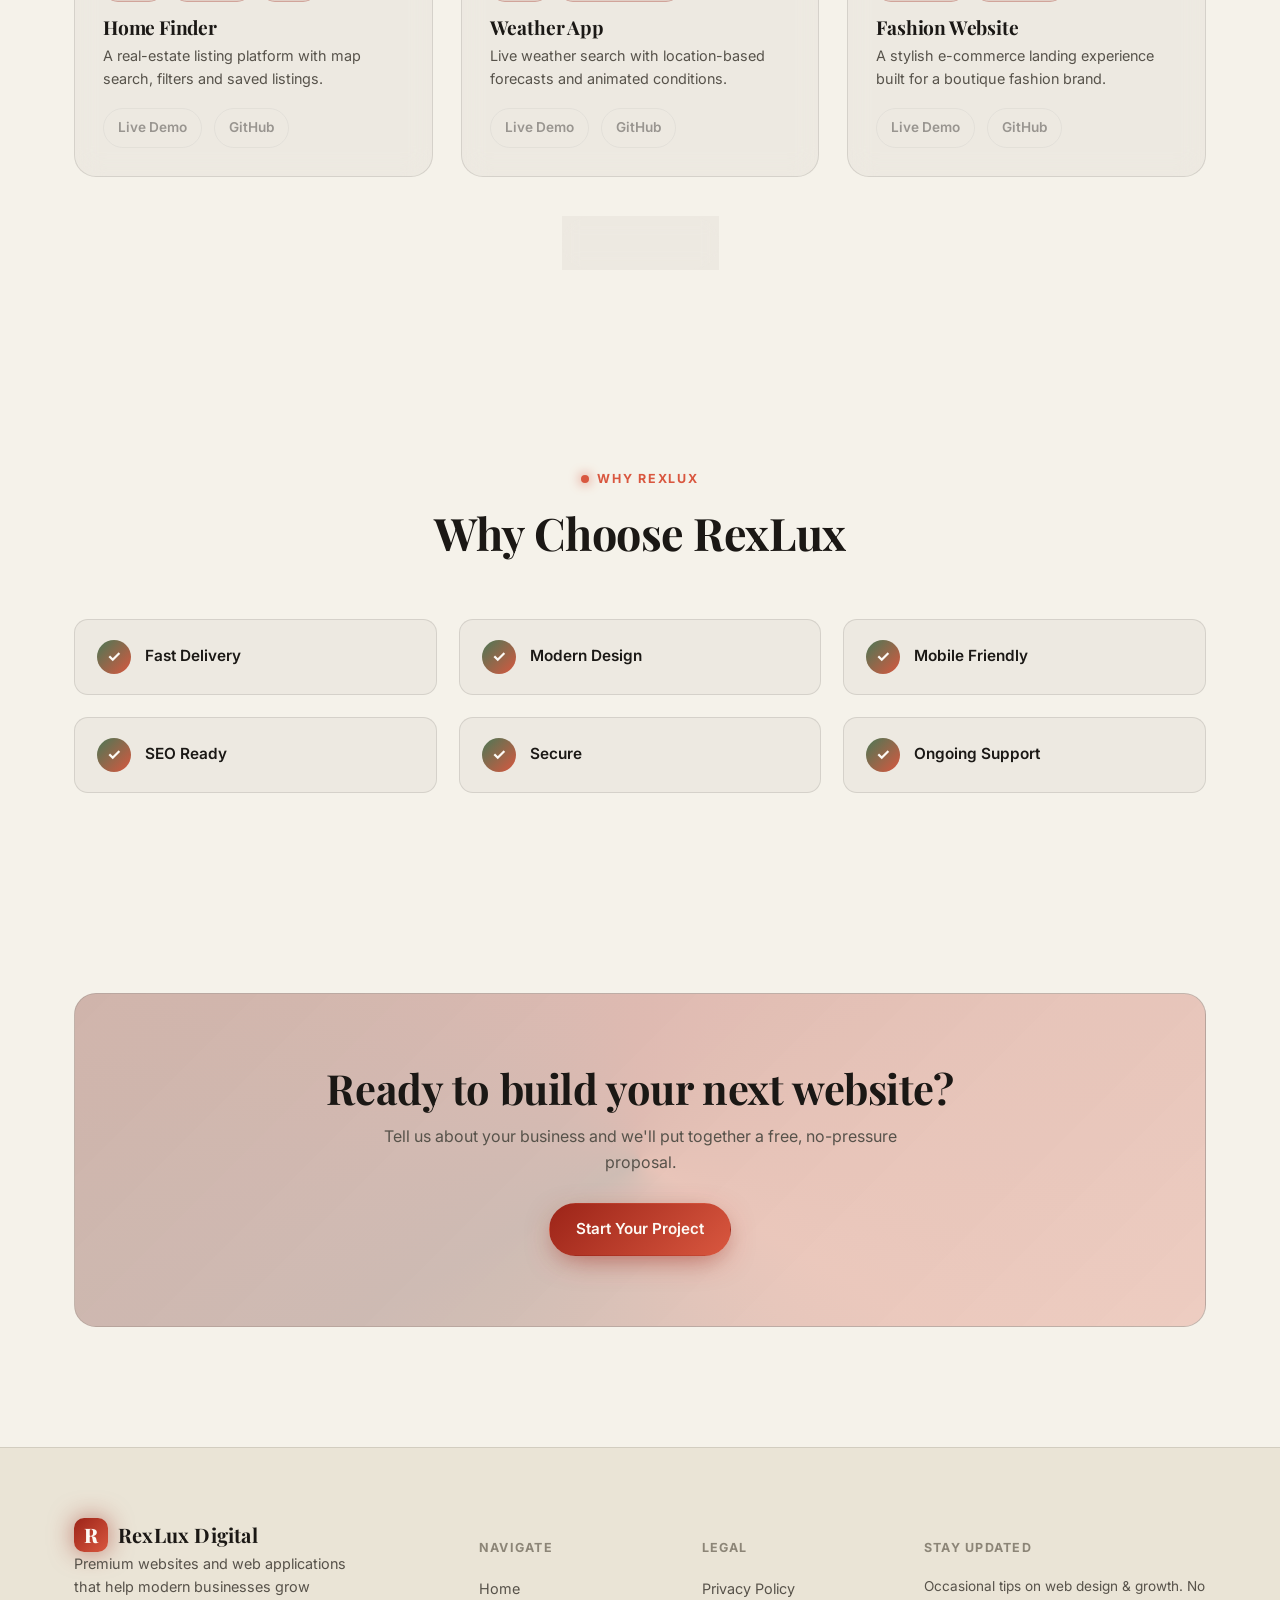
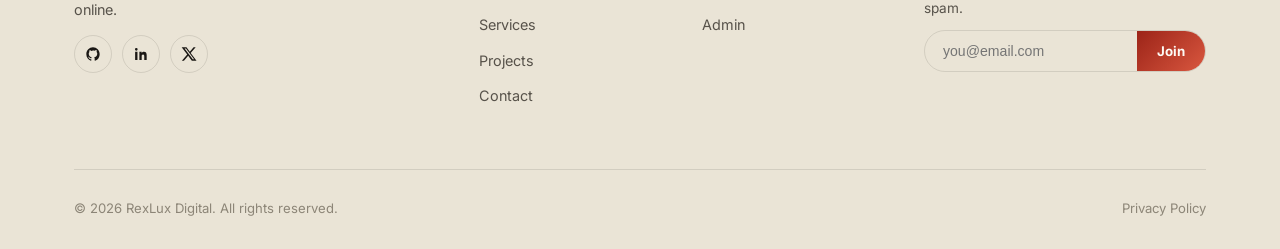
==== commit 1b0b234c: "Restyle site as ink-wash / sumi-e theme with vermillion red accent Rebuilt the design system after a" ====
--- a/index.html
+++ b/index.html
@@ -8,7 +8,7 @@
 <link rel="icon" href="data:image/svg+xml,<svg xmlns=%22http://www.w3.org/2000/svg%22 viewBox=%220 0 100 100%22><rect width=%22100%22 height=%22100%22 rx=%2224%22 fill=%22%237c5cff%22/><text x=%2250%25%22 y=%2262%25%22 font-size=%2258%22 fill=%22white%22 text-anchor=%22middle%22 font-family=%22sans-serif%22 font-weight=%22bold%22>R</text></svg>">
 <link rel="preconnect" href="https://fonts.googleapis.com">
 <link rel="preconnect" href="https://fonts.gstatic.com" crossorigin>
-<link href="https://fonts.googleapis.com/css2?family=Inter:wght@400;500;600;700&family=Space+Grotesk:wght@500;600;700&display=swap" rel="stylesheet">
+<link href="https://fonts.googleapis.com/css2?family=Inter:wght@400;500;600;700&family=Playfair+Display:wght@600;700;800&display=swap" rel="stylesheet">
 <link rel="stylesheet" href="assets/css/style.css">
 </head>
 <body data-page="home">
--- a/assets/css/style.css
+++ b/assets/css/style.css
@@ -1,23 +1,27 @@
 /* =========================================================
    RexLux Digital — Core Design System
-   Dark, glassy, "high tech" theme with heavy motion.
+   Ink-wash theme: misty paper ground, black ink, vermillion
+   red as the single accent — after the sumi-e pagoda/maple
+   reference. Motion stays heavy (drifting embers, brush-style
+   reveals, glowing red accents) but the palette is monochrome
+   ink + one red instead of neon multi-color.
    ========================================================= */
 
 :root{
-  --bg:#05060f;
-  --bg-alt:#0a0d1f;
-  --surface:rgba(255,255,255,.045);
-  --surface-strong:rgba(255,255,255,.08);
-  --border:rgba(255,255,255,.09);
-  --border-strong:rgba(255,255,255,.18);
-  --text:#eef1ff;
-  --text-dim:#9aa3c7;
-  --text-dimmer:#6a7295;
-  --primary:#7c5cff;
-  --primary-2:#00e5ff;
-  --accent:#ff35c7;
-  --success:#2be89a;
-  --warn:#ffb84d;
+  --bg:#f5f2ea;
+  --bg-alt:#eae4d6;
+  --surface:rgba(26,22,16,.035);
+  --surface-strong:rgba(26,22,16,.065);
+  --border:rgba(26,22,16,.11);
+  --border-strong:rgba(26,22,16,.22);
+  --text:#1b1815;
+  --text-dim:#57524a;
+  --text-dimmer:#8c8577;
+  --primary:#9c2418;
+  --primary-2:#d9573f;
+  --accent:#2a2622;
+  --success:#4a7856;
+  --warn:#a9762c;
   --radius-lg:22px;
   --radius-md:14px;
   --radius-sm:8px;
@@ -39,7 +43,7 @@
   -webkit-font-smoothing:antialiased;
 }
 h1,h2,h3,h4{
-  font-family:'Space Grotesk','Inter',sans-serif;
+  font-family:'Playfair Display','Inter',sans-serif;
   line-height:1.15;
   margin:0 0 .5em;
   letter-spacing:-.01em;
@@ -87,10 +91,9 @@
   inset:0;
   z-index:0;
   background-image:
-    linear-gradient(rgba(124,92,255,.06) 1px,transparent 1px),
-    linear-gradient(90deg,rgba(124,92,255,.06) 1px,transparent 1px);
-  background-size:44px 44px;
-  mask-image:radial-gradient(ellipse 80% 60% at 50% 0%,#000 40%,transparent 100%);
+    radial-gradient(ellipse 55% 35% at 20% 8%,rgba(26,22,16,.05),transparent 65%),
+    radial-gradient(ellipse 45% 30% at 85% 22%,rgba(156,36,24,.05),transparent 65%),
+    radial-gradient(ellipse 60% 40% at 50% 95%,rgba(26,22,16,.04),transparent 70%);
   pointer-events:none;
 }
 .noise-overlay{
@@ -107,7 +110,7 @@
   position:absolute;
   border-radius:50%;
   filter:blur(90px);
-  opacity:.35;
+  opacity:.22;
   pointer-events:none;
   animation:float 14s var(--ease) infinite alternate;
 }
@@ -127,7 +130,7 @@
   z-index:100;
   display:flex;
   align-items:center;
-  background:rgba(5,6,15,.55);
+  background:rgba(255,255,255,.6);
   backdrop-filter:blur(18px) saturate(140%);
   -webkit-backdrop-filter:blur(18px) saturate(140%);
   border-bottom:1px solid transparent;
@@ -135,7 +138,7 @@
 }
 .navbar.scrolled{
   border-bottom-color:var(--border);
-  background:rgba(5,6,15,.85);
+  background:rgba(255,255,255,.88);
   height:66px;
 }
 .nav-inner{
@@ -151,7 +154,7 @@
   display:flex;
   align-items:center;
   gap:10px;
-  font-family:'Space Grotesk',sans-serif;
+  font-family:'Playfair Display',sans-serif;
   font-weight:700;
   font-size:1.25rem;
   letter-spacing:.01em;
@@ -161,13 +164,13 @@
   border-radius:10px;
   background:linear-gradient(135deg,var(--primary),var(--primary-2));
   display:flex;align-items:center;justify-content:center;
-  font-weight:800;color:#050510;
-  box-shadow:0 0 24px rgba(124,92,255,.55);
+  font-weight:800;color:#fdfaf5;
+  box-shadow:0 0 24px rgba(156,36,24,.55);
   animation:pulseGlow 3.5s ease-in-out infinite;
 }
 @keyframes pulseGlow{
-  0%,100%{box-shadow:0 0 18px rgba(124,92,255,.45);}
-  50%{box-shadow:0 0 32px rgba(0,229,255,.65);}
+  0%,100%{box-shadow:0 0 18px rgba(156,36,24,.45);}
+  50%{box-shadow:0 0 32px rgba(217,87,63,.65);}
 }
 .nav-links{
   display:flex;
@@ -229,10 +232,10 @@
 .btn:active{transform:scale(.96);}
 .btn-primary{
   background:linear-gradient(135deg,var(--primary),var(--primary-2));
-  color:#04040c;
-  box-shadow:0 8px 30px -8px rgba(124,92,255,.7);
-}
-.btn-primary:hover{transform:translateY(-3px);box-shadow:0 14px 36px -8px rgba(0,229,255,.6);}
+  color:#fdfaf5;
+  box-shadow:0 8px 30px -8px rgba(156,36,24,.7);
+}
+.btn-primary:hover{transform:translateY(-3px);box-shadow:0 14px 36px -8px rgba(217,87,63,.6);}
 .btn-ghost{
   background:var(--surface);
   color:var(--text);
@@ -333,7 +336,7 @@
 }
 .hero-stat{text-align:center;}
 .hero-stat .num{
-  font-family:'Space Grotesk',sans-serif;
+  font-family:'Playfair Display',sans-serif;
   font-size:2.2rem;
   font-weight:700;
   background:linear-gradient(135deg,var(--primary-2),var(--primary));
@@ -378,7 +381,7 @@
 .card::before{
   content:'';
   position:absolute;inset:0;
-  background:radial-gradient(420px circle at var(--mx,50%) var(--my,0%),rgba(124,92,255,.14),transparent 60%);
+  background:radial-gradient(420px circle at var(--mx,50%) var(--my,0%),rgba(156,36,24,.14),transparent 60%);
   opacity:0;
   transition:opacity .4s;
   pointer-events:none;
@@ -387,7 +390,7 @@
 .card:hover{
   transform:translateY(-8px);
   border-color:var(--border-strong);
-  box-shadow:0 24px 50px -20px rgba(0,0,0,.6);
+  box-shadow:0 24px 50px -20px rgba(26,22,16,.22);
   background:var(--surface-strong);
 }
 
@@ -401,7 +404,7 @@
 .service-card .icon{
   width:56px;height:56px;
   border-radius:var(--radius-md);
-  background:linear-gradient(135deg,rgba(124,92,255,.25),rgba(0,229,255,.15));
+  background:linear-gradient(135deg,rgba(156,36,24,.25),rgba(217,87,63,.15));
   display:flex;align-items:center;justify-content:center;
   margin-bottom:20px;
   color:var(--primary-2);
@@ -429,7 +432,7 @@
   border-radius:50%;
   background:linear-gradient(135deg,var(--success),var(--primary-2));
   display:flex;align-items:center;justify-content:center;
-  color:#04120c;font-weight:700;
+  color:#fdfaf5;font-weight:700;
 }
 .feature span.label{font-weight:600;font-size:.96rem;}
 
@@ -437,14 +440,14 @@
 .project-card{padding:0;overflow:hidden;}
 .project-media{
   aspect-ratio:16/10;
-  background:linear-gradient(135deg,rgba(124,92,255,.35),rgba(0,229,255,.2));
+  background:linear-gradient(135deg,var(--primary),var(--primary-2));
   position:relative;
   overflow:hidden;
   display:flex;align-items:center;justify-content:center;
-  font-family:'Space Grotesk',sans-serif;
+  font-family:'Playfair Display',sans-serif;
   font-weight:700;
   font-size:1.4rem;
-  color:rgba(255,255,255,.85);
+  color:rgba(255,255,255,.92);
 }
 .project-media::after{
   content:'';
@@ -462,9 +465,9 @@
   letter-spacing:.03em;
   padding:5px 12px;
   border-radius:100px;
-  background:rgba(124,92,255,.14);
+  background:rgba(156,36,24,.14);
   color:var(--primary-2);
-  border:1px solid rgba(124,92,255,.25);
+  border:1px solid rgba(156,36,24,.25);
 }
 .project-body h3{font-size:1.2rem;margin-bottom:.3em;}
 .project-body p{font-size:.9rem;}
@@ -495,7 +498,7 @@
 }
 .filter-btn:hover{color:var(--text);border-color:var(--border-strong);}
 .filter-btn.active{
-  color:#04040c;
+  color:#fdfaf5;
   background:linear-gradient(135deg,var(--primary),var(--primary-2));
   border-color:transparent;
 }
@@ -528,9 +531,9 @@
   border-radius:50%;
   display:flex;align-items:center;justify-content:center;
   font-weight:700;
-  font-family:'Space Grotesk',sans-serif;
+  font-family:'Playfair Display',sans-serif;
   background:linear-gradient(135deg,var(--primary),var(--primary-2));
-  color:#04040c;
+  color:#fdfaf5;
 }
 .step h4{font-size:1rem;margin-bottom:.3em;}
 .step p{font-size:.82rem;margin:0;}
@@ -540,7 +543,7 @@
   border-radius:var(--radius-lg);
   padding:70px 40px;
   text-align:center;
-  background:linear-gradient(135deg,rgba(124,92,255,.18),rgba(0,229,255,.1));
+  background:linear-gradient(135deg,rgba(156,36,24,.18),rgba(217,87,63,.1));
   border:1px solid var(--border-strong);
   position:relative;
   overflow:hidden;
@@ -564,7 +567,7 @@
 .field.full{grid-column:1/-1;}
 .field label{font-size:.85rem;font-weight:600;color:var(--text-dim);}
 .field input,.field select,.field textarea{
-  background:rgba(255,255,255,.04);
+  background:#fff;
   border:1px solid var(--border);
   border-radius:var(--radius-sm);
   padding:13px 16px;
@@ -576,8 +579,8 @@
 .field input:focus,.field select:focus,.field textarea:focus{
   outline:none;
   border-color:var(--primary-2);
-  box-shadow:0 0 0 4px rgba(0,229,255,.12);
-  background:rgba(255,255,255,.06);
+  box-shadow:0 0 0 4px rgba(217,87,63,.12);
+  background:#fff;
 }
 .field textarea{resize:vertical;min-height:130px;}
 .field select option{background:var(--bg-alt);color:var(--text);}
@@ -602,7 +605,7 @@
   border-radius:50%;
   background:linear-gradient(135deg,var(--primary),var(--primary-2));
   display:flex;align-items:center;justify-content:center;
-  color:#04040c;
+  color:#fdfaf5;
 }
 .info-card h4{font-size:.95rem;margin-bottom:.3em;}
 .info-card p{font-size:.85rem;margin:0;}
@@ -688,7 +691,7 @@
 .newsletter button{
   border:none;padding:0 20px;
   background:linear-gradient(135deg,var(--primary),var(--primary-2));
-  color:#04040c;font-weight:700;cursor:pointer;
+  color:#fdfaf5;font-weight:700;cursor:pointer;
 }
 .footer-bottom{
   display:flex;justify-content:space-between;align-items:center;flex-wrap:wrap;gap:12px;
@@ -731,7 +734,7 @@
     position:fixed;top:var(--nav-h);left:0;right:0;bottom:0;
     flex-direction:column;
     padding:30px 24px;
-    background:rgba(5,6,15,.97);
+    background:rgba(255,255,255,.98);
     backdrop-filter:blur(20px);
     transform:translateX(100%);
     transition:transform .4s var(--ease);
@@ -757,7 +760,7 @@
   position:fixed;top:0;left:0;right:0;z-index:100;
   height:var(--nav-h);
   display:flex;align-items:center;
-  background:rgba(5,6,15,.85);
+  background:rgba(255,255,255,.88);
   backdrop-filter:blur(18px);
   border-bottom:1px solid var(--border);
 }
@@ -769,7 +772,7 @@
   background:var(--surface);border:1px solid var(--border);
   border-radius:var(--radius-md);padding:22px 24px;
 }
-.admin-stat .num{font-family:'Space Grotesk',sans-serif;font-size:2rem;font-weight:700;color:var(--primary-2);}
+.admin-stat .num{font-family:'Playfair Display',sans-serif;font-size:2rem;font-weight:700;color:var(--primary-2);}
 .admin-stat .label{font-size:.8rem;color:var(--text-dimmer);text-transform:uppercase;letter-spacing:.08em;}
 .admin-panel{
   background:var(--surface);border:1px solid var(--border);
@@ -843,7 +846,9 @@
   opacity:0;pointer-events:none;
   transition:all .35s var(--ease);
   z-index:300;
-  box-shadow:0 12px 30px -10px rgba(0,0,0,.6);
+  box-shadow:0 12px 30px -10px rgba(26,22,16,.3);
+  background:#fff;
+  color:var(--text);
 }
 .rx-toast.show{opacity:1;transform:translate(-50%,0);}
 
@@ -860,7 +865,7 @@
   padding:28px 0;
   overflow:hidden;
   position:relative;
-  background:linear-gradient(90deg,rgba(124,92,255,.05),rgba(0,229,255,.05));
+  background:linear-gradient(90deg,rgba(156,36,24,.05),rgba(217,87,63,.05));
 }
 .marquee-track{
   display:flex;
@@ -874,7 +879,7 @@
 }
 .marquee-item{
   display:flex;align-items:center;gap:10px;
-  font-family:'Space Grotesk',sans-serif;
+  font-family:'Playfair Display',sans-serif;
   font-weight:600;
   font-size:1.05rem;
   color:var(--text-dimmer);
@@ -892,29 +897,29 @@
 .about-checks li{display:flex;align-items:center;gap:10px;font-size:.92rem;color:var(--text-dim);}
 .about-checks .dot2{
   width:20px;height:20px;flex:none;border-radius:50%;
-  background:rgba(0,229,255,.15);color:var(--primary-2);
+  background:rgba(217,87,63,.15);color:var(--primary-2);
   display:flex;align-items:center;justify-content:center;font-size:.7rem;
 }
 .terminal{
-  background:linear-gradient(160deg,rgba(255,255,255,.05),rgba(255,255,255,.02));
-  border:1px solid var(--border);
+  background:linear-gradient(160deg,#1c1916,#0e0c0a);
+  border:1px solid rgba(26,22,16,.14);
   border-radius:var(--radius-lg);
   overflow:hidden;
-  box-shadow:0 30px 70px -30px rgba(0,0,0,.7);
+  box-shadow:0 30px 70px -30px rgba(26,22,16,.4);
 }
 .terminal-bar{
   display:flex;align-items:center;gap:8px;
   padding:14px 18px;
   background:rgba(255,255,255,.04);
-  border-bottom:1px solid var(--border);
+  border-bottom:1px solid rgba(255,255,255,.08);
 }
 .terminal-bar span{width:11px;height:11px;border-radius:50%;}
-.terminal-bar span:nth-child(1){background:#ff5f57;}
-.terminal-bar span:nth-child(2){background:#febc2e;}
-.terminal-bar span:nth-child(3){background:#28c840;}
-.terminal-body{padding:26px 24px;font-family:'JetBrains Mono','Space Grotesk',monospace;font-size:.86rem;line-height:1.9;min-height:220px;}
-.terminal-body .c1{color:var(--primary-2);}
-.terminal-body .c2{color:var(--success);}
-.terminal-body .c3{color:var(--text-dimmer);}
-.terminal-body .c4{color:var(--accent);}
-.terminal-cursor{display:inline-block;width:8px;height:16px;background:var(--primary-2);vertical-align:middle;animation:blinkCursor 1s step-end infinite;}
+.terminal-bar span:nth-child(1){background:#c0392f;}
+.terminal-bar span:nth-child(2){background:#c99a4a;}
+.terminal-bar span:nth-child(3){background:#5f8f6d;}
+.terminal-body{padding:26px 24px;font-family:'JetBrains Mono',monospace;font-size:.86rem;line-height:1.9;min-height:220px;color:#d9d2c2;}
+.terminal-body .c1{color:#e2725c;}
+.terminal-body .c2{color:#8ab894;}
+.terminal-body .c3{color:#8c8577;}
+.terminal-body .c4{color:#e8a24a;}
+.terminal-cursor{display:inline-block;width:8px;height:16px;background:#e2725c;vertical-align:middle;animation:blinkCursor 1s step-end infinite;}
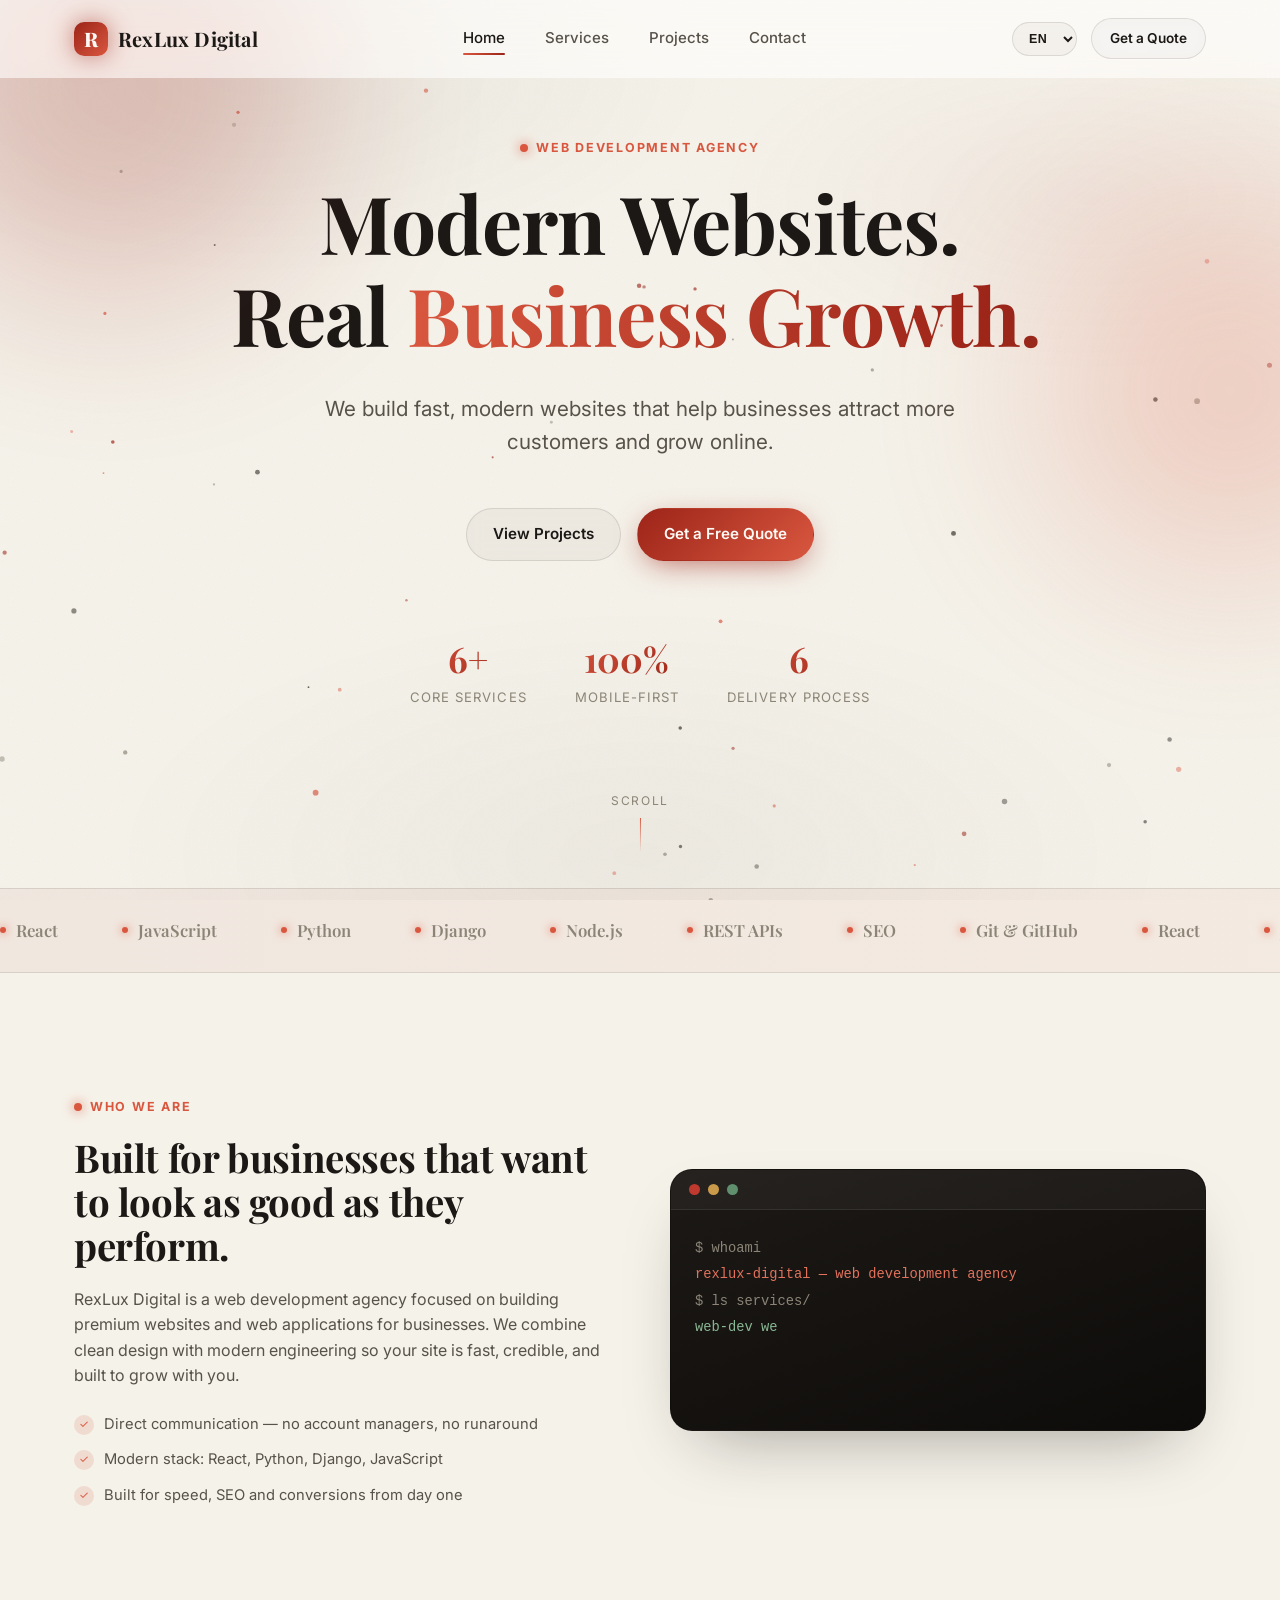
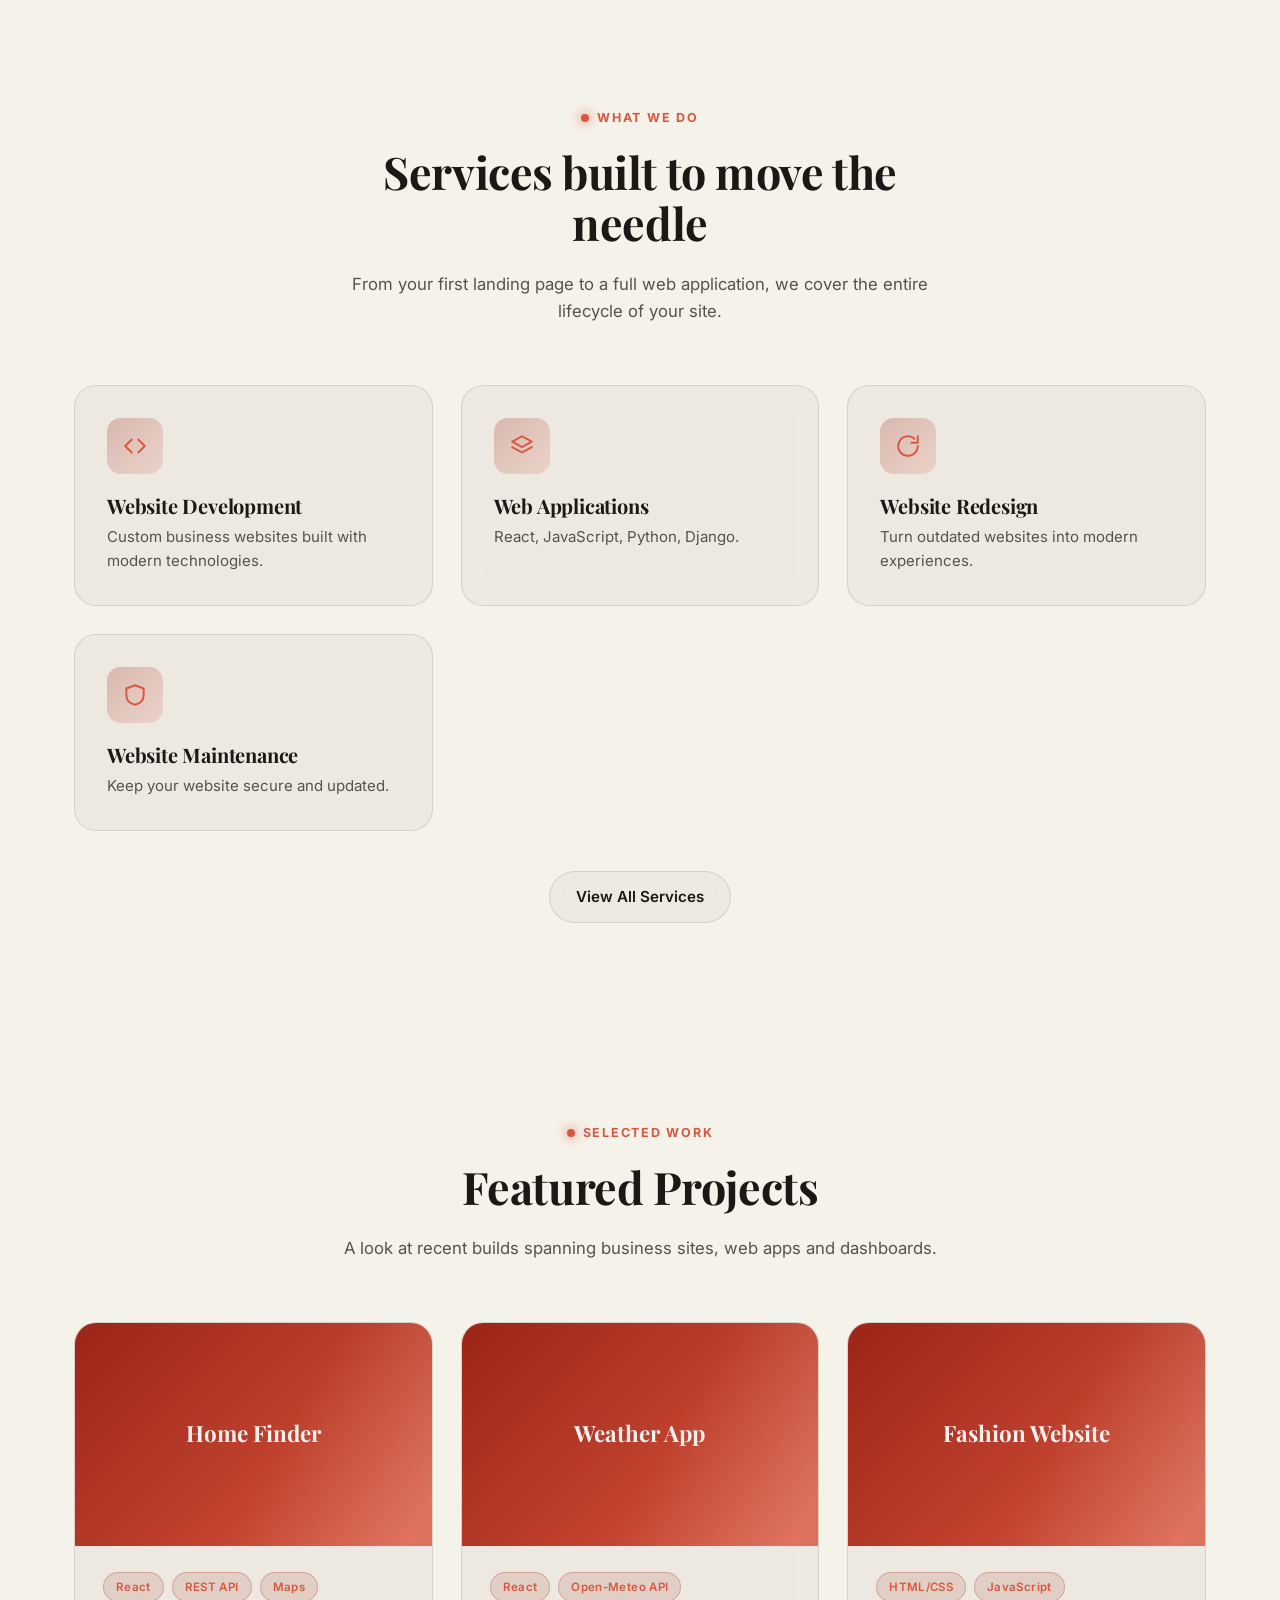
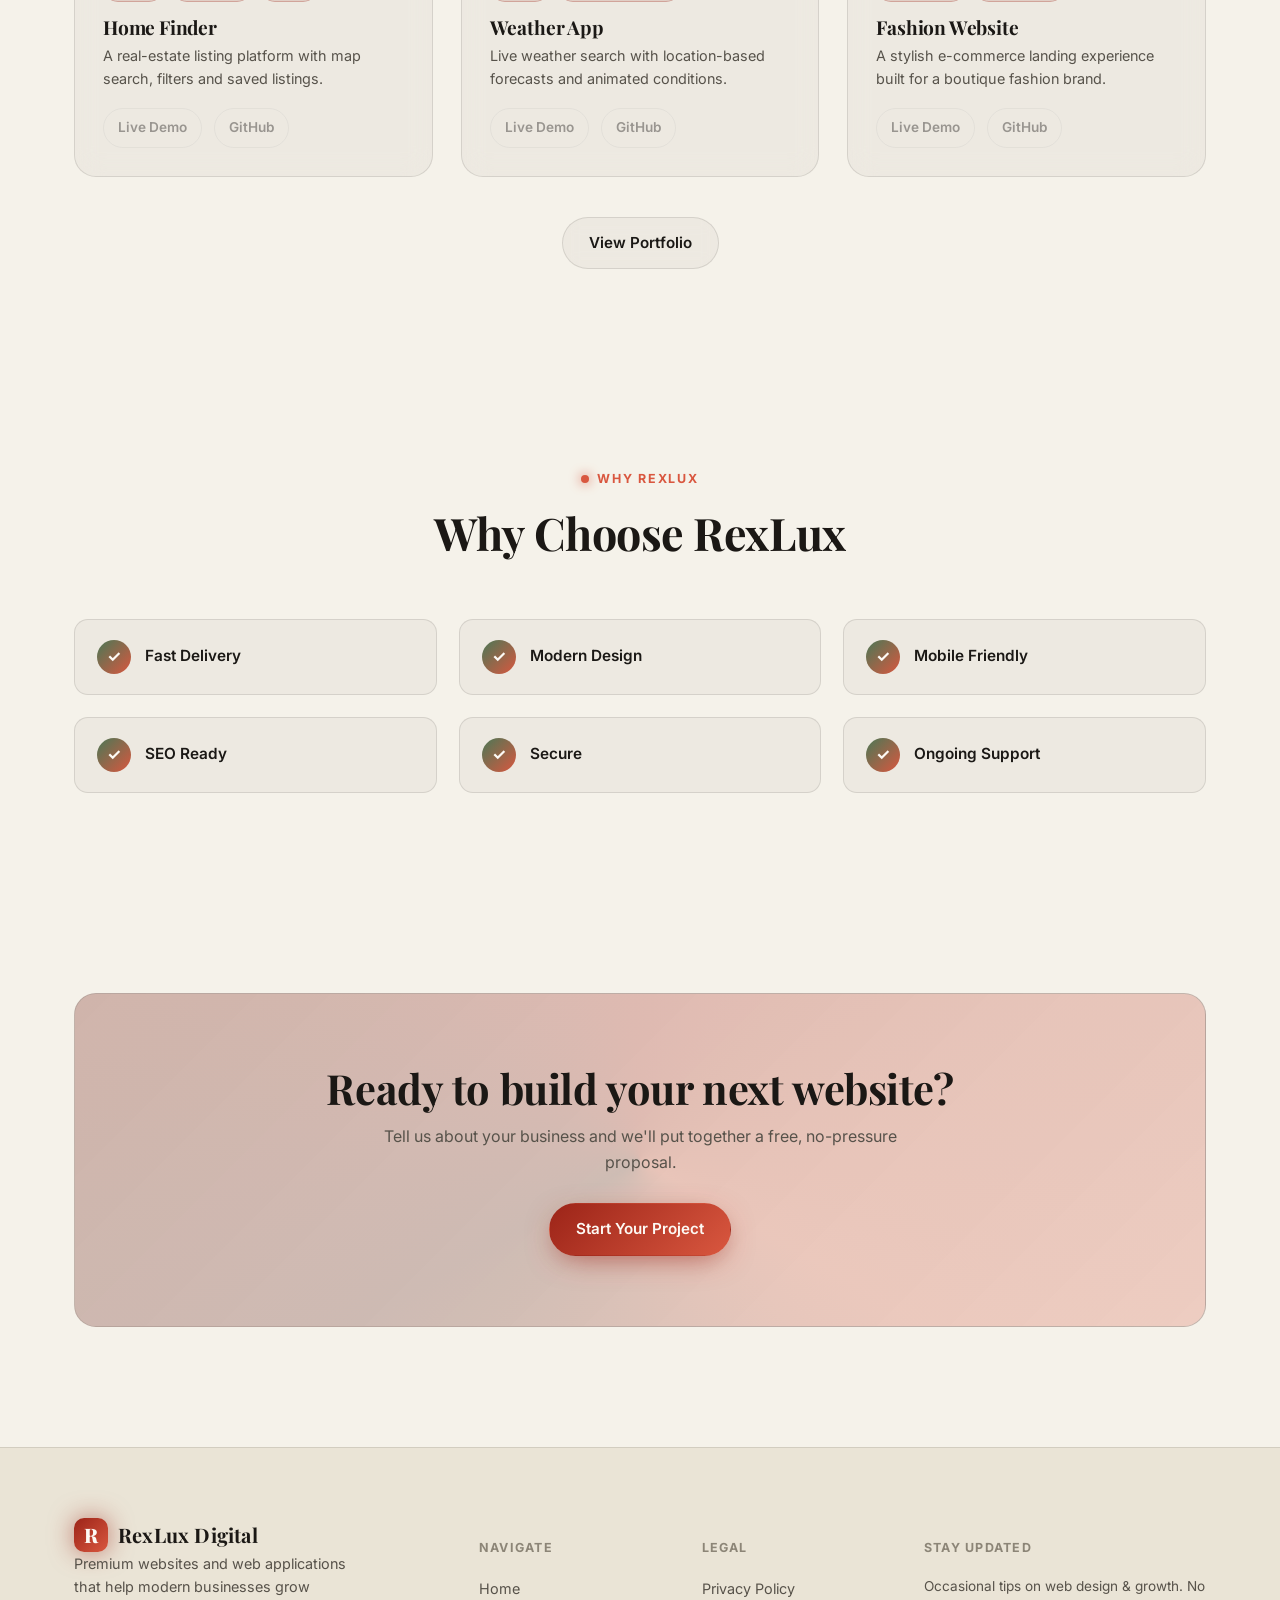
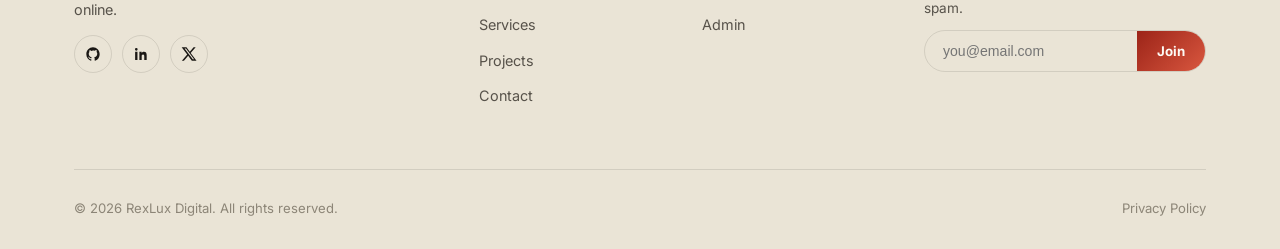
==== commit aebca42e: "Add multi-language support: English, French, Haitian Creole, Spanish A language switcher in the navb" ====
--- a/index.html
+++ b/index.html
@@ -22,13 +22,19 @@
   <div class="nav-inner">
     <a href="index.html" class="logo"><span class="logo-mark">R</span>RexLux Digital</a>
     <nav class="nav-links" id="nav-links">
-      <a href="index.html" data-page="home">Home</a>
-      <a href="services.html" data-page="services">Services</a>
-      <a href="projects.html" data-page="projects">Projects</a>
-      <a href="contact.html" data-page="contact">Contact</a>
+      <a href="index.html" data-page="home" data-i18n="nav.home">Home</a>
+      <a href="services.html" data-page="services" data-i18n="nav.services">Services</a>
+      <a href="projects.html" data-page="projects" data-i18n="nav.projects">Projects</a>
+      <a href="contact.html" data-page="contact" data-i18n="nav.contact">Contact</a>
     </nav>
     <div class="nav-cta">
-      <a href="contact.html" class="btn btn-ghost btn-sm">Get a Quote</a>
+      <select id="lang-switcher" class="lang-switcher" aria-label="Language">
+        <option value="en">EN</option>
+        <option value="fr">FR</option>
+        <option value="ht">HT</option>
+        <option value="es">ES</option>
+      </select>
+      <a href="contact.html" class="btn btn-ghost btn-sm" data-i18n="nav.quote">Get a Quote</a>
       <button class="nav-toggle" id="nav-toggle" aria-label="Toggle menu"><span></span><span></span><span></span></button>
     </div>
   </div>
@@ -41,20 +47,20 @@
     <div class="orb orb-1"></div>
     <div class="orb orb-2"></div>
     <div class="hero-inner">
-      <div class="eyebrow text-center" style="justify-content:center;display:flex;">Web Development Agency</div>
-      <h1>Modern Websites.<br>Real <span class="gradient-text" data-typed='["Business Growth.","More Customers.","Online Presence."]'></span><span class="typed-cursor"></span></h1>
-      <p class="lede">We build fast, modern websites that help businesses attract more customers and grow online.</p>
+      <div class="eyebrow text-center" style="justify-content:center;display:flex;" data-i18n="home.eyebrow">Web Development Agency</div>
+      <h1><span data-i18n="home.title1">Modern Websites.</span><br><span data-i18n="home.title2">Real </span><span class="gradient-text" data-i18n-typed="home.typed" data-typed='["Business Growth.","More Customers.","Online Presence."]'></span><span class="typed-cursor"></span></h1>
+      <p class="lede" data-i18n="home.lede">We build fast, modern websites that help businesses attract more customers and grow online.</p>
       <div class="hero-cta">
-        <a href="projects.html" class="btn btn-ghost">View Projects</a>
-        <a href="contact.html" class="btn btn-primary">Get a Free Quote</a>
+        <a href="projects.html" class="btn btn-ghost" data-i18n="home.cta1">View Projects</a>
+        <a href="contact.html" class="btn btn-primary" data-i18n="home.cta2">Get a Free Quote</a>
       </div>
       <div class="hero-stats">
-        <div class="hero-stat"><div class="num" data-count="6" data-suffix="+">0</div><div class="label">Core Services</div></div>
-        <div class="hero-stat"><div class="num" data-count="100" data-suffix="%">0</div><div class="label">Mobile-First</div></div>
-        <div class="hero-stat"><div class="num" data-count="6" data-suffix="-Step">0</div><div class="label">Delivery Process</div></div>
-      </div>
-    </div>
-    <div class="scroll-cue"><span>Scroll</span><span class="line"></span></div>
+        <div class="hero-stat"><div class="num" data-count="6" data-suffix="+">0</div><div class="label" data-i18n="home.stat1">Core Services</div></div>
+        <div class="hero-stat"><div class="num" data-count="100" data-suffix="%">0</div><div class="label" data-i18n="home.stat2">Mobile-First</div></div>
+        <div class="hero-stat"><div class="num" data-count="6">0</div><div class="label" data-i18n="home.stat3">Delivery Process</div></div>
+      </div>
+    </div>
+    <div class="scroll-cue"><span data-i18n="home.scroll">Scroll</span><span class="line"></span></div>
   </section>
 
   <!-- Tech marquee -->
@@ -83,13 +89,13 @@
   <section>
     <div class="container about-grid">
       <div class="about-copy" data-reveal="left">
-        <div class="eyebrow">Who We Are</div>
-        <h2>Built for businesses that want to look as good as they perform.</h2>
-        <p>RexLux Digital is a web development agency focused on building premium websites and web applications for businesses. We combine clean design with modern engineering so your site is fast, credible, and built to grow with you.</p>
+        <div class="eyebrow" data-i18n="home.about.eyebrow">Who We Are</div>
+        <h2 data-i18n="home.about.title">Built for businesses that want to look as good as they perform.</h2>
+        <p data-i18n="home.about.body">RexLux Digital is a web development agency focused on building premium websites and web applications for businesses. We combine clean design with modern engineering so your site is fast, credible, and built to grow with you.</p>
         <ul class="about-checks">
-          <li><span class="dot2">✓</span> Direct communication — no account managers, no runaround</li>
-          <li><span class="dot2">✓</span> Modern stack: React, Python, Django, JavaScript</li>
-          <li><span class="dot2">✓</span> Built for speed, SEO and conversions from day one</li>
+          <li><span class="dot2">✓</span> <span data-i18n="home.about.check1">Direct communication — no account managers, no runaround</span></li>
+          <li><span class="dot2">✓</span> <span data-i18n="home.about.check2">Modern stack: React, Python, Django, JavaScript</span></li>
+          <li><span class="dot2">✓</span> <span data-i18n="home.about.check3">Built for speed, SEO and conversions from day one</span></li>
         </ul>
       </div>
       <div data-reveal="right">
@@ -105,13 +111,13 @@
   <section class="section-tight">
     <div class="container">
       <div class="section-head" data-reveal>
-        <div class="eyebrow" style="justify-content:center;display:flex;">What We Do</div>
-        <h2>Services built to move the needle</h2>
-        <p>From your first landing page to a full web application, we cover the entire lifecycle of your site.</p>
+        <div class="eyebrow" style="justify-content:center;display:flex;" data-i18n="home.servicesSection.eyebrow">What We Do</div>
+        <h2 data-i18n="home.servicesSection.title">Services built to move the needle</h2>
+        <p data-i18n="home.servicesSection.subtitle">From your first landing page to a full web application, we cover the entire lifecycle of your site.</p>
       </div>
       <div class="grid-3 stagger" id="home-services-grid"></div>
       <div class="text-center mt-40" data-reveal>
-        <a href="services.html" class="btn btn-ghost">View All Services</a>
+        <a href="services.html" class="btn btn-ghost" data-i18n="home.servicesSection.viewAll">View All Services</a>
       </div>
     </div>
   </section>
@@ -120,13 +126,13 @@
   <section>
     <div class="container">
       <div class="section-head" data-reveal>
-        <div class="eyebrow" style="justify-content:center;display:flex;">Selected Work</div>
-        <h2>Featured Projects</h2>
-        <p>A look at recent builds spanning business sites, web apps and dashboards.</p>
+        <div class="eyebrow" style="justify-content:center;display:flex;" data-i18n="home.projectsSection.eyebrow">Selected Work</div>
+        <h2 data-i18n="home.projectsSection.title">Featured Projects</h2>
+        <p data-i18n="home.projectsSection.subtitle">A look at recent builds spanning business sites, web apps and dashboards.</p>
       </div>
       <div class="project-grid-wrap stagger" id="featured-projects-grid"></div>
       <div class="text-center mt-40" data-reveal>
-        <a href="projects.html" class="btn btn-ghost">View Portfolio</a>
+        <a href="projects.html" class="btn btn-ghost" data-i18n="home.projectsSection.viewAll">View Portfolio</a>
       </div>
     </div>
   </section>
@@ -135,16 +141,16 @@
   <section class="section-tight">
     <div class="container">
       <div class="section-head" data-reveal>
-        <div class="eyebrow" style="justify-content:center;display:flex;">Why RexLux</div>
-        <h2>Why Choose RexLux</h2>
+        <div class="eyebrow" style="justify-content:center;display:flex;" data-i18n="home.why.eyebrow">Why RexLux</div>
+        <h2 data-i18n="home.why.title">Why Choose RexLux</h2>
       </div>
       <div class="feature-grid stagger">
-        <div class="feature" data-reveal><span class="check">✓</span><span class="label">Fast Delivery</span></div>
-        <div class="feature" data-reveal><span class="check">✓</span><span class="label">Modern Design</span></div>
-        <div class="feature" data-reveal><span class="check">✓</span><span class="label">Mobile Friendly</span></div>
-        <div class="feature" data-reveal><span class="check">✓</span><span class="label">SEO Ready</span></div>
-        <div class="feature" data-reveal><span class="check">✓</span><span class="label">Secure</span></div>
-        <div class="feature" data-reveal><span class="check">✓</span><span class="label">Ongoing Support</span></div>
+        <div class="feature" data-reveal><span class="check">✓</span><span class="label" data-i18n="home.why.fast">Fast Delivery</span></div>
+        <div class="feature" data-reveal><span class="check">✓</span><span class="label" data-i18n="home.why.modern">Modern Design</span></div>
+        <div class="feature" data-reveal><span class="check">✓</span><span class="label" data-i18n="home.why.mobile">Mobile Friendly</span></div>
+        <div class="feature" data-reveal><span class="check">✓</span><span class="label" data-i18n="home.why.seo">SEO Ready</span></div>
+        <div class="feature" data-reveal><span class="check">✓</span><span class="label" data-i18n="home.why.secure">Secure</span></div>
+        <div class="feature" data-reveal><span class="check">✓</span><span class="label" data-i18n="home.why.support">Ongoing Support</span></div>
       </div>
     </div>
   </section>
@@ -153,9 +159,9 @@
   <section>
     <div class="container">
       <div class="cta-band" data-reveal="scale">
-        <h2>Ready to build your next website?</h2>
-        <p>Tell us about your business and we'll put together a free, no-pressure proposal.</p>
-        <a href="contact.html" class="btn btn-primary">Start Your Project</a>
+        <h2 data-i18n="home.cta.title">Ready to build your next website?</h2>
+        <p data-i18n="home.cta.body">Tell us about your business and we'll put together a free, no-pressure proposal.</p>
+        <a href="contact.html" class="btn btn-primary" data-i18n="home.cta.button">Start Your Project</a>
       </div>
     </div>
   </section>
@@ -167,7 +173,7 @@
     <div class="footer-grid">
       <div class="footer-brand">
         <a href="index.html" class="logo"><span class="logo-mark">R</span>RexLux Digital</a>
-        <p>Premium websites and web applications that help modern businesses grow online.</p>
+        <p data-i18n="footer.tagline">Premium websites and web applications that help modern businesses grow online.</p>
         <div class="social-row">
           <a href="#" aria-label="GitHub"><svg width="16" height="16" viewBox="0 0 24 24" fill="currentColor"><path d="M12 2C6.48 2 2 6.58 2 12.25c0 4.53 2.87 8.37 6.84 9.73.5.1.68-.22.68-.49 0-.24-.01-.87-.01-1.71-2.78.62-3.37-1.36-3.37-1.36-.45-1.18-1.11-1.49-1.11-1.49-.91-.64.07-.63.07-.63 1 .07 1.53 1.06 1.53 1.06.89 1.56 2.34 1.11 2.91.85.09-.66.35-1.11.63-1.37-2.22-.26-4.56-1.14-4.56-5.07 0-1.12.39-2.03 1.03-2.75-.1-.26-.45-1.31.1-2.73 0 0 .84-.28 2.75 1.05A9.24 9.24 0 0 1 12 6.84c.85 0 1.71.12 2.51.35 1.91-1.33 2.75-1.05 2.75-1.05.55 1.42.2 2.47.1 2.73.64.72 1.03 1.63 1.03 2.75 0 3.94-2.34 4.81-4.57 5.06.36.32.68.95.68 1.92 0 1.39-.01 2.51-.01 2.85 0 .27.18.6.69.49A10.25 10.25 0 0 0 22 12.25C22 6.58 17.52 2 12 2Z"/></svg></a>
           <a href="#" aria-label="LinkedIn"><svg width="16" height="16" viewBox="0 0 24 24" fill="currentColor"><path d="M6.94 5a2 2 0 1 1-4 0 2 2 0 0 1 4 0ZM3.2 8.75h3.5V21H3.2V8.75Zm6.36 0h3.36v1.68h.05c.47-.88 1.62-1.8 3.33-1.8 3.56 0 4.22 2.34 4.22 5.39V21H16.9v-5.4c0-1.28-.02-2.94-1.79-2.94-1.8 0-2.07 1.4-2.07 2.85V21H9.56V8.75Z"/></svg></a>
@@ -175,39 +181,40 @@
         </div>
       </div>
       <div class="footer-col">
-        <h5>Navigate</h5>
+        <h5 data-i18n="footer.navigate">Navigate</h5>
         <ul>
-          <li><a href="index.html">Home</a></li>
-          <li><a href="services.html">Services</a></li>
-          <li><a href="projects.html">Projects</a></li>
-          <li><a href="contact.html">Contact</a></li>
+          <li><a href="index.html" data-i18n="nav.home">Home</a></li>
+          <li><a href="services.html" data-i18n="nav.services">Services</a></li>
+          <li><a href="projects.html" data-i18n="nav.projects">Projects</a></li>
+          <li><a href="contact.html" data-i18n="nav.contact">Contact</a></li>
         </ul>
       </div>
       <div class="footer-col">
-        <h5>Legal</h5>
+        <h5 data-i18n="footer.legal">Legal</h5>
         <ul>
-          <li><a href="privacy.html">Privacy Policy</a></li>
-          <li><a href="admin/login.html">Admin</a></li>
+          <li><a href="privacy.html" data-i18n="footer.privacy">Privacy Policy</a></li>
+          <li><a href="admin/login.html" data-i18n="footer.admin">Admin</a></li>
         </ul>
       </div>
       <div class="footer-col">
-        <h5>Stay Updated</h5>
-        <p style="font-size:.85rem;color:var(--text-dim);margin-bottom:10px;">Occasional tips on web design &amp; growth. No spam.</p>
+        <h5 data-i18n="footer.updates">Stay Updated</h5>
+        <p style="font-size:.85rem;color:var(--text-dim);margin-bottom:10px;" data-i18n="footer.newsletterText">Occasional tips on web design &amp; growth. No spam.</p>
         <form class="newsletter">
           <input type="email" placeholder="you@email.com" required>
-          <button type="submit">Join</button>
+          <button type="submit" data-i18n="footer.newsletterButton">Join</button>
         </form>
       </div>
     </div>
     <div class="footer-bottom">
-      <span>&copy; <span data-year></span> RexLux Digital. All rights reserved.</span>
-      <a href="privacy.html">Privacy Policy</a>
+      <span>&copy; <span data-year></span> RexLux Digital. <span data-i18n="footer.rights">All rights reserved.</span></span>
+      <a href="privacy.html" data-i18n="footer.privacy">Privacy Policy</a>
     </div>
   </div>
 </footer>
 
 <script src="assets/js/particles.js"></script>
 <script src="assets/js/data.js"></script>
+<script src="assets/js/i18n.js"></script>
 <script src="assets/js/render.js"></script>
 <script src="assets/js/main.js"></script>
 <script>
--- a/assets/css/style.css
+++ b/assets/css/style.css
@@ -197,6 +197,21 @@
   border-radius:2px;
 }
 .nav-cta{display:flex;align-items:center;gap:14px;}
+.lang-switcher{
+  appearance:auto;
+  background:var(--surface);
+  border:1px solid var(--border);
+  border-radius:100px;
+  padding:8px 12px;
+  font-size:.78rem;
+  font-weight:700;
+  letter-spacing:.03em;
+  color:var(--text);
+  cursor:pointer;
+  transition:border-color .3s,background .3s;
+}
+.lang-switcher:hover{border-color:var(--border-strong);background:var(--surface-strong);}
+.lang-switcher:focus{outline:none;border-color:var(--primary-2);}
 .nav-toggle{
   display:none;
   width:42px;height:42px;
